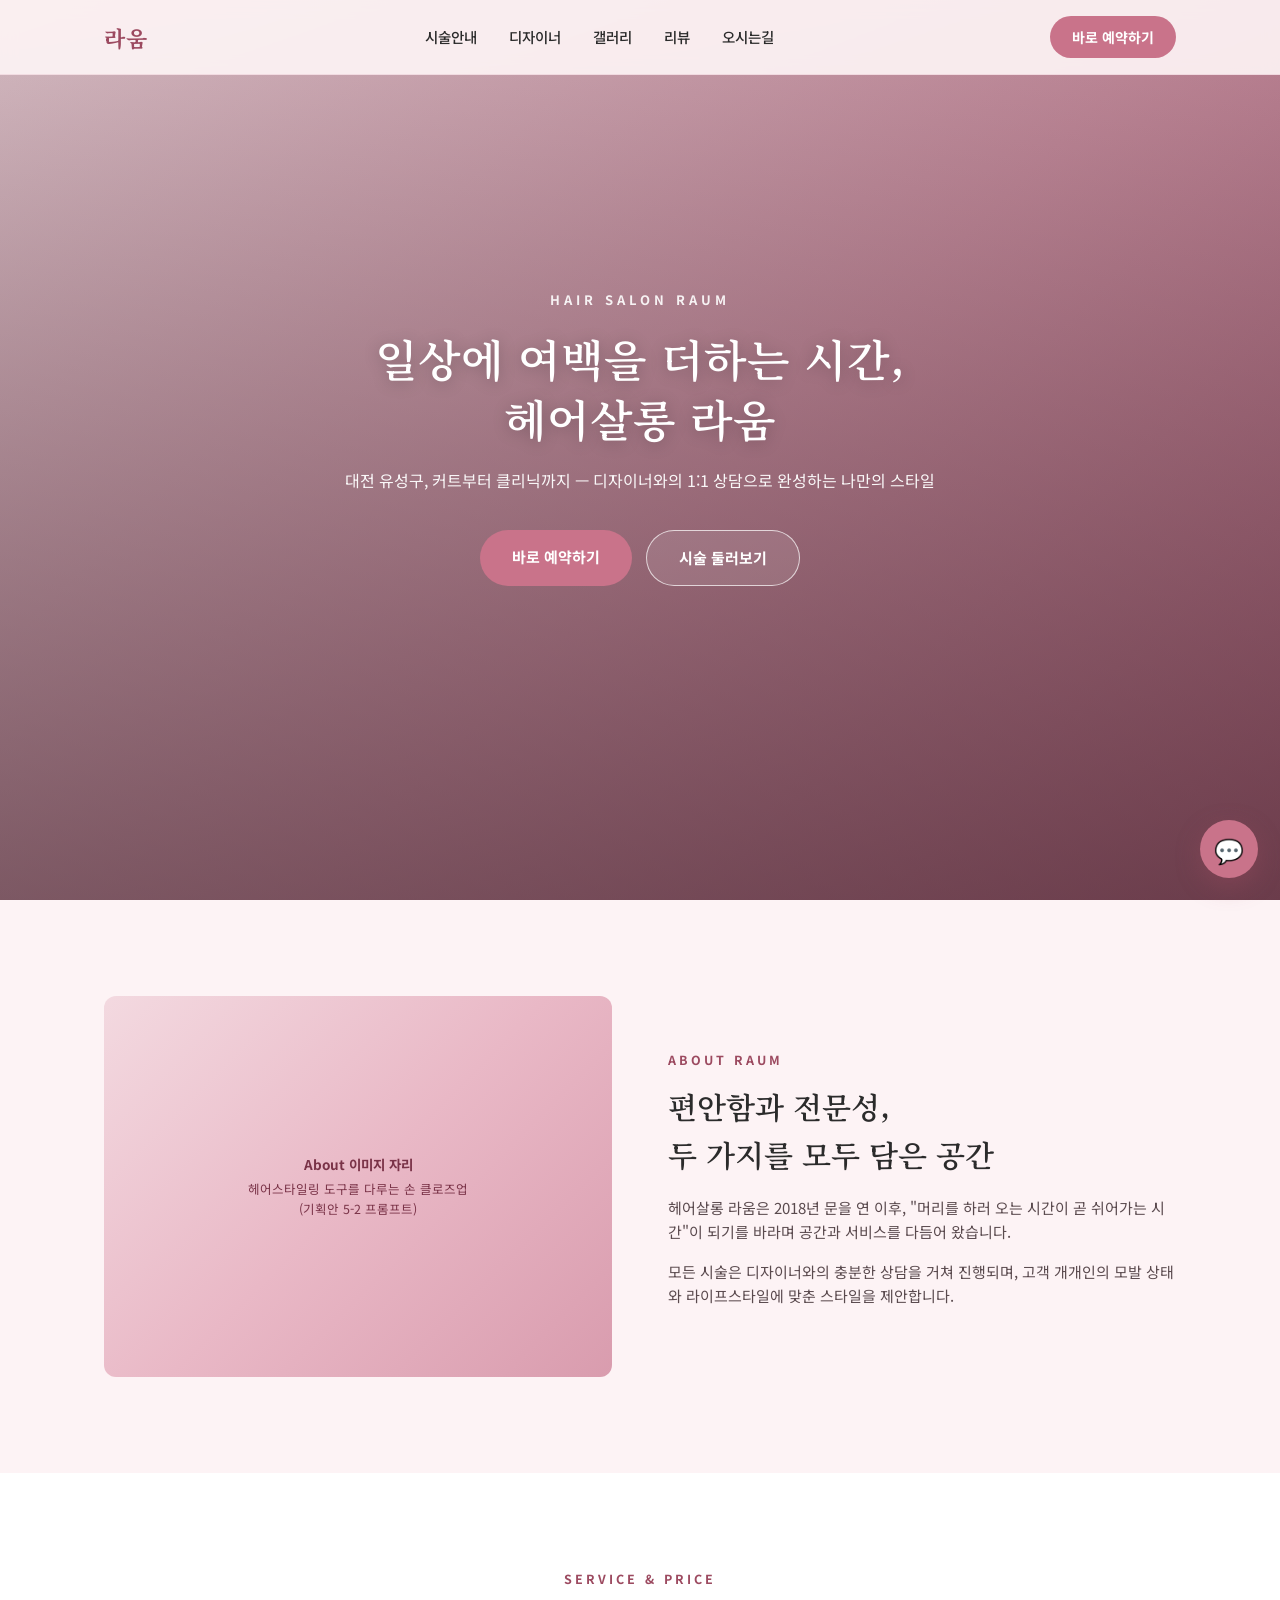
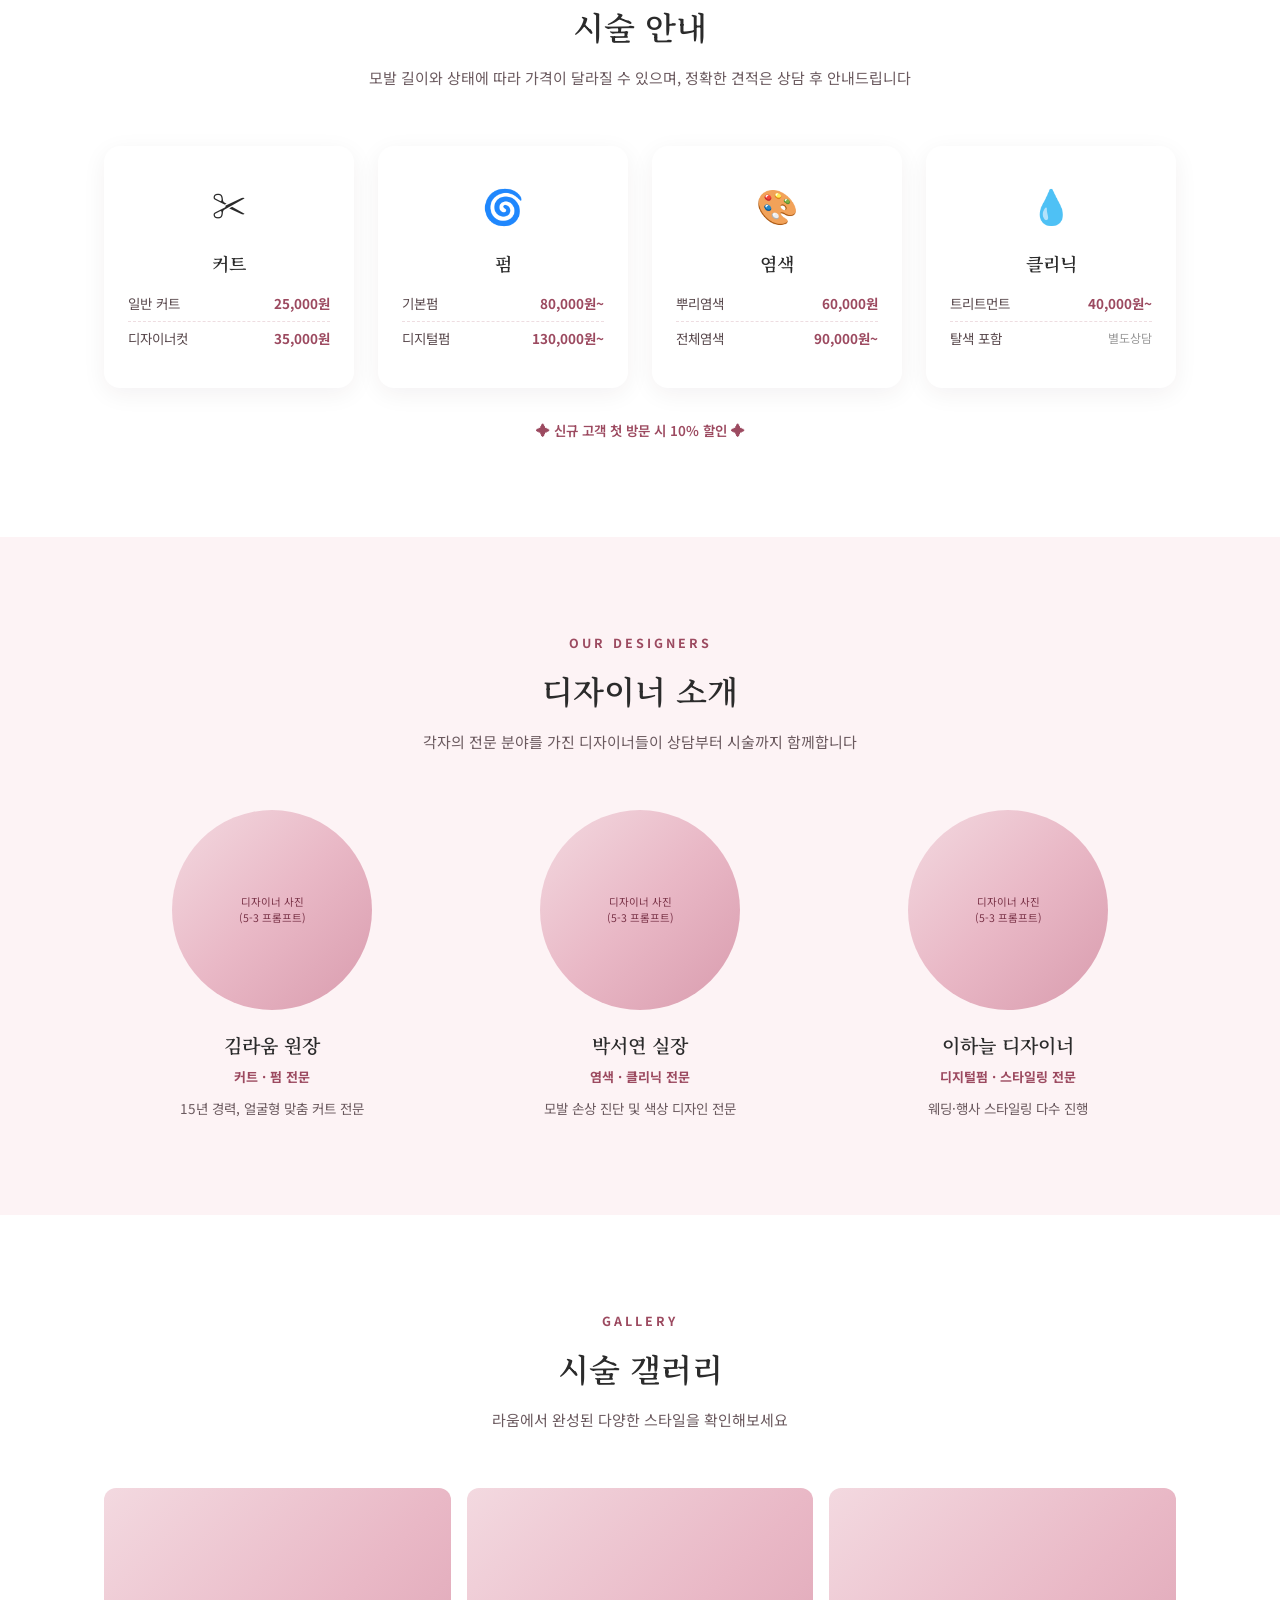
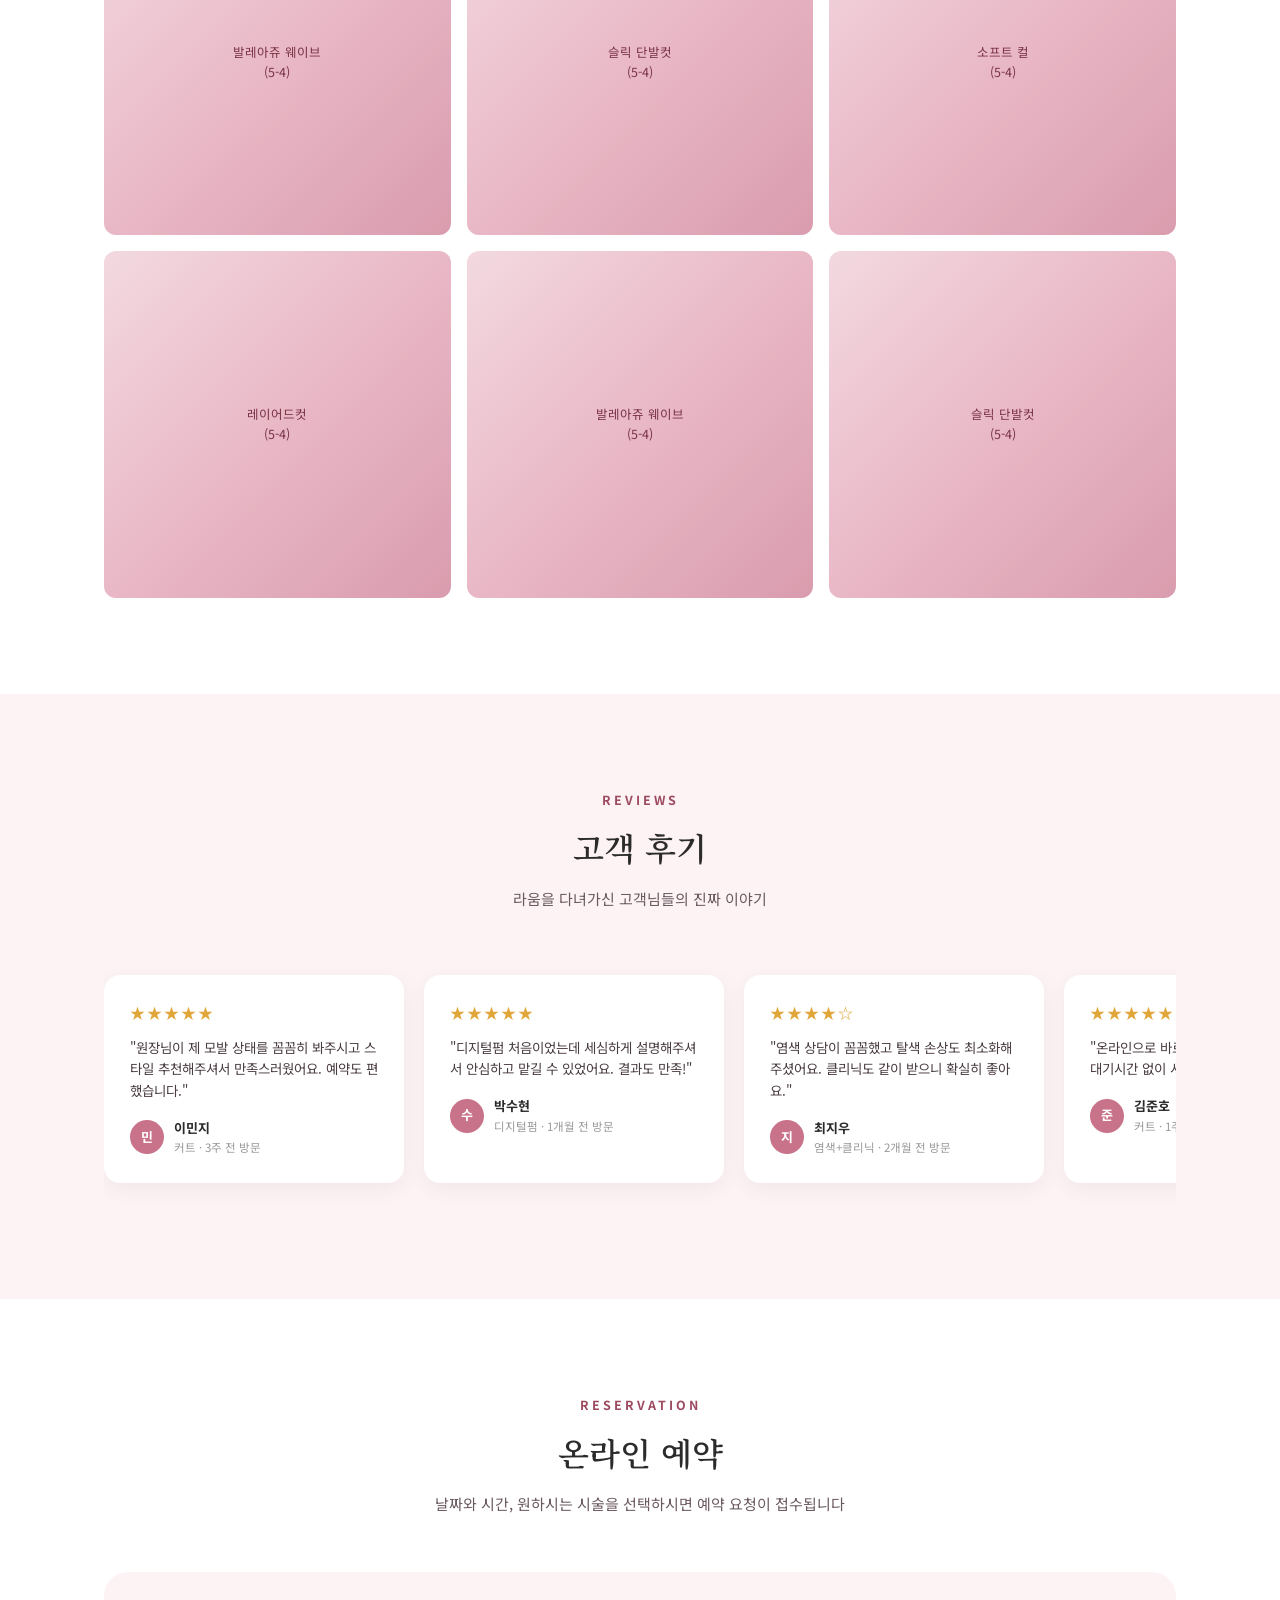
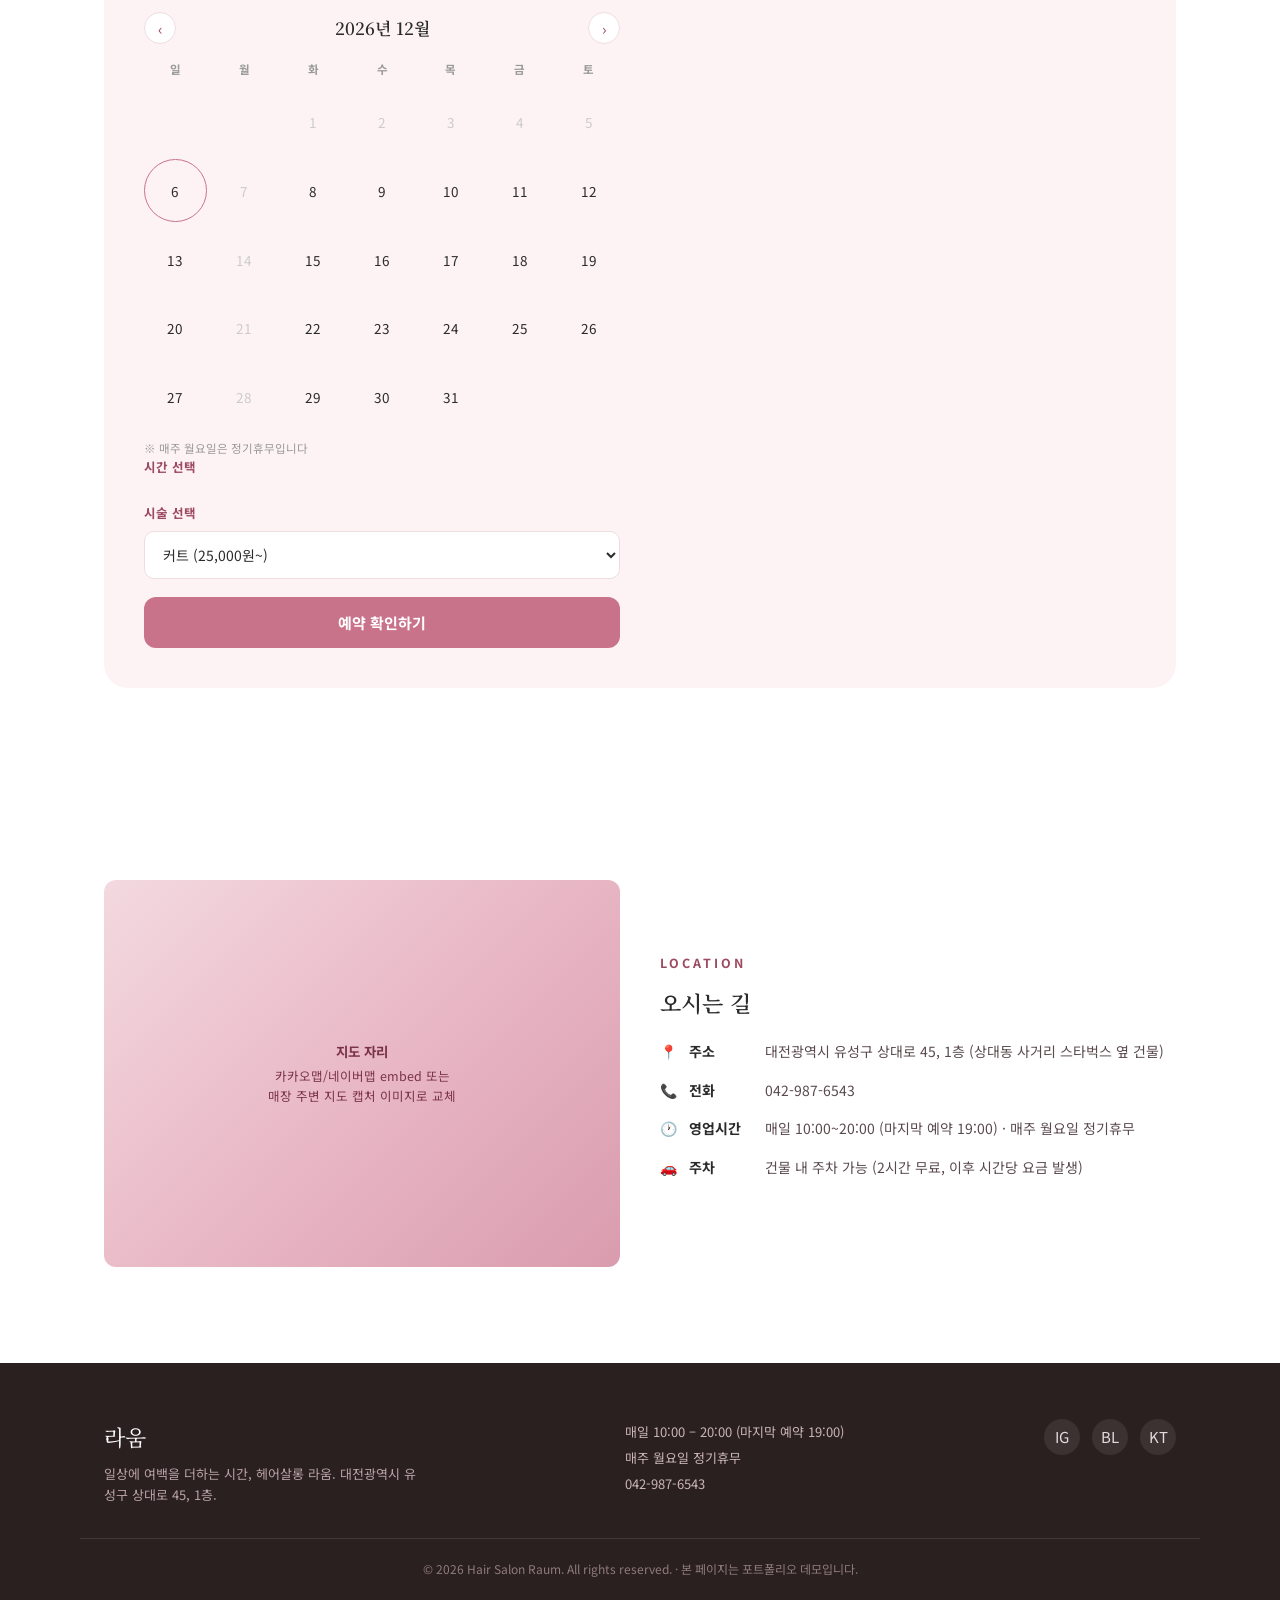
==== index.html @ 06aab4be "Add hair salon landing page with booking calendar and AI chatbot widget Single-file HTML/CSS/JS one-" ====
<!DOCTYPE html>
<html lang="ko">
<head>
<meta charset="UTF-8">
<meta name="viewport" content="width=device-width, initial-scale=1.0">
<title>헤어살롱 라움 | 대전 유성구 프리미엄 헤어살롱</title>
<meta name="description" content="헤어살롱 라움 - 커트, 펌, 염색, 클리닉 전문. 온라인 예약과 AI 상담봇으로 편리하게 이용하세요.">
<link rel="preconnect" href="https://fonts.googleapis.com">
<link href="https://fonts.googleapis.com/css2?family=Noto+Serif+KR:wght@500;600;700&family=Noto+Sans+KR:wght@400;500;700&display=swap" rel="stylesheet">
<style>
  :root {
    --rose: #c9738a;
    --rose-dark: #9c4a60;
    --cream: #fdf3f5;
    --dark: #2b2b2b;
    --white: #ffffff;
    --serif: "Noto Serif KR", Georgia, serif;
    --sans: "Noto Sans KR", -apple-system, BlinkMacSystemFont, "Malgun Gothic", "맑은 고딕", sans-serif;
  }
  * { margin: 0; padding: 0; box-sizing: border-box; }
  html { scroll-behavior: smooth; }
  body {
    font-family: var(--sans);
    color: var(--dark);
    background: var(--cream);
    line-height: 1.6;
    overflow-x: hidden;
  }
  img { max-width: 100%; display: block; }
  a { color: inherit; text-decoration: none; }
  button { font-family: inherit; cursor: pointer; }
  .container { max-width: 1120px; margin: 0 auto; padding: 0 24px; }
  h1, h2, h3, h4 { font-family: var(--serif); font-weight: 600; }
  section { padding: 96px 0; }
  @media (max-width: 640px) { section { padding: 64px 0; } }

  /* ---------- Placeholder image blocks ---------- */
  .ph {
    position: relative;
    width: 100%;
    background: linear-gradient(135deg, #f3d9e0, #e9b8c6 50%, #d99cae);
    display: flex;
    align-items: center;
    justify-content: center;
    overflow: hidden;
    border-radius: 12px;
  }
  .ph img { position: absolute; inset: 0; width: 100%; height: 100%; object-fit: cover; }
  .ph-label {
    position: relative;
    z-index: 1;
    text-align: center;
    color: #7a3348;
    font-size: 12.5px;
    padding: 16px;
    line-height: 1.6;
    font-family: var(--sans);
  }
  .ph-label b { display: block; font-size: 13.5px; margin-bottom: 4px; }

  /* ---------- Scroll fade-in ---------- */
  .fade-in { opacity: 0; transform: translateY(24px); transition: opacity 0.7s ease, transform 0.7s ease; }
  .fade-in.visible { opacity: 1; transform: translateY(0); }

  /* ---------- Header / Nav ---------- */
  header {
    position: fixed;
    top: 0; left: 0; right: 0;
    z-index: 200;
    background: rgba(253, 243, 245, 0.92);
    backdrop-filter: blur(8px);
    border-bottom: 1px solid rgba(201, 115, 138, 0.15);
    transition: background 0.3s;
  }
  .nav-wrap {
    max-width: 1120px;
    margin: 0 auto;
    padding: 16px 24px;
    display: flex;
    align-items: center;
    justify-content: space-between;
  }
  .logo { font-family: var(--serif); font-size: 22px; font-weight: 700; color: var(--rose-dark); letter-spacing: 1px; }
  .nav-links { display: flex; gap: 32px; list-style: none; }
  .nav-links a { font-size: 14.5px; font-weight: 500; color: var(--dark); transition: color 0.2s; }
  .nav-links a:hover { color: var(--rose-dark); }
  .nav-cta {
    background: var(--rose);
    color: white;
    padding: 10px 22px;
    border-radius: 24px;
    font-size: 14px;
    font-weight: 700;
    transition: background 0.2s;
  }
  .nav-cta:hover { background: var(--rose-dark); }
  .hamburger { display: none; flex-direction: column; gap: 5px; background: none; border: none; padding: 6px; }
  .hamburger span { width: 22px; height: 2px; background: var(--dark); border-radius: 2px; }
  .mobile-menu {
    display: none;
    flex-direction: column;
    background: var(--white);
    padding: 12px 24px 20px;
    gap: 4px;
    border-top: 1px solid rgba(201, 115, 138, 0.15);
  }
  .mobile-menu a { padding: 12px 4px; font-size: 15px; font-weight: 500; border-bottom: 1px solid #f2e4e8; }
  .mobile-menu.open { display: flex; }
  @media (max-width: 860px) {
    .nav-links, .nav-cta.desktop-only { display: none; }
    .hamburger { display: flex; }
  }

  /* ---------- Hero ---------- */
  .hero {
    position: relative;
    min-height: 100vh;
    display: flex;
    align-items: center;
    justify-content: center;
    text-align: center;
    padding-top: 72px;
    overflow: hidden;
  }
  .hero-bg {
    position: absolute; inset: 0;
    background: linear-gradient(135deg, #f3d9e0, #d99cae 55%, #b96d84);
  }
  .hero-bg img { position: absolute; inset: 0; width: 100%; height: 100%; object-fit: cover; }
  .hero-overlay { position: absolute; inset: 0; background: linear-gradient(180deg, rgba(43,20,28,0.15), rgba(43,20,28,0.55)); }
  .hero-content { position: relative; z-index: 2; color: white; padding: 0 24px; max-width: 720px; }
  .hero-eyebrow { font-size: 13px; letter-spacing: 4px; font-weight: 700; opacity: 0.9; margin-bottom: 18px; }
  .hero h1 { font-size: 44px; line-height: 1.35; margin-bottom: 20px; text-shadow: 0 2px 16px rgba(0,0,0,0.25); }
  .hero p { font-size: 16px; opacity: 0.95; margin-bottom: 36px; }
  .hero-buttons { display: flex; gap: 14px; justify-content: center; flex-wrap: wrap; }
  .btn-primary {
    background: var(--rose);
    color: white;
    padding: 15px 32px;
    border-radius: 30px;
    font-weight: 700;
    font-size: 15px;
    border: none;
    transition: transform 0.2s, background 0.2s;
  }
  .btn-primary:hover { background: var(--rose-dark); transform: translateY(-2px); }
  .btn-outline {
    background: rgba(255,255,255,0.1);
    color: white;
    border: 1.5px solid rgba(255,255,255,0.7);
    padding: 15px 32px;
    border-radius: 30px;
    font-weight: 700;
    font-size: 15px;
    transition: background 0.2s;
  }
  .btn-outline:hover { background: rgba(255,255,255,0.2); }
  @media (max-width: 640px) { .hero h1 { font-size: 30px; } }

  /* ---------- Section heading ---------- */
  .section-head { text-align: center; max-width: 560px; margin: 0 auto 56px; }
  .eyebrow { color: var(--rose-dark); font-size: 12.5px; font-weight: 700; letter-spacing: 3px; margin-bottom: 12px; }
  .section-head h2 { font-size: 32px; margin-bottom: 14px; }
  .section-head p { color: #6b5a5f; font-size: 15px; }

  /* ---------- About ---------- */
  .about-grid { display: grid; grid-template-columns: 1fr 1fr; gap: 56px; align-items: center; }
  .about-grid .ph { aspect-ratio: 4/3; }
  .about-text .eyebrow { }
  .about-text h2 { font-size: 30px; margin-bottom: 18px; }
  .about-text p { color: #5a4a4e; font-size: 15px; margin-bottom: 16px; }
  @media (max-width: 860px) { .about-grid { grid-template-columns: 1fr; gap: 32px; } }

  /* ---------- Services ---------- */
  .service-grid { display: grid; grid-template-columns: repeat(4, 1fr); gap: 24px; }
  .service-card {
    background: var(--white);
    border-radius: 16px;
    padding: 32px 24px;
    text-align: center;
    box-shadow: 0 6px 24px rgba(43,20,28,0.06);
    transition: transform 0.25s, box-shadow 0.25s;
  }
  .service-card:hover { transform: translateY(-6px); box-shadow: 0 14px 30px rgba(43,20,28,0.12); }
  .service-icon { font-size: 34px; margin-bottom: 16px; }
  .service-card h3 { font-size: 18px; margin-bottom: 10px; }
  .service-card .price-list { list-style: none; text-align: left; font-size: 13.5px; color: #5a4a4e; }
  .service-card .price-list li { display: flex; justify-content: space-between; padding: 6px 0; border-bottom: 1px dashed #eeddE1; }
  .service-card .price-list li:last-child { border-bottom: none; }
  .service-card .price-list b { color: var(--rose-dark); font-weight: 700; }
  .service-note { text-align: center; margin-top: 32px; color: var(--rose-dark); font-size: 13.5px; font-weight: 600; }
  @media (max-width: 960px) { .service-grid { grid-template-columns: 1fr 1fr; } }
  @media (max-width: 560px) { .service-grid { grid-template-columns: 1fr; } }

  /* ---------- Designers ---------- */
  .designer-grid { display: grid; grid-template-columns: repeat(3, 1fr); gap: 32px; }
  .designer-card { text-align: center; }
  .designer-card .ph { aspect-ratio: 1/1; border-radius: 50%; margin: 0 auto 20px; width: 200px; }
  .designer-card h3 { font-size: 19px; margin-bottom: 6px; }
  .designer-card .role { color: var(--rose-dark); font-size: 13px; font-weight: 700; margin-bottom: 10px; }
  .designer-card p { color: #6b5a5f; font-size: 13.5px; }
  @media (max-width: 760px) { .designer-grid { grid-template-columns: 1fr; max-width: 320px; margin: 0 auto; } }

  /* ---------- Gallery ---------- */
  .gallery-grid { display: grid; grid-template-columns: repeat(3, 1fr); gap: 16px; }
  .gallery-grid .ph { aspect-ratio: 1/1; }
  @media (max-width: 760px) { .gallery-grid { grid-template-columns: repeat(2, 1fr); } }

  /* ---------- Reviews ---------- */
  .review-track {
    display: flex;
    gap: 20px;
    overflow-x: auto;
    padding: 8px 4px 20px;
    scroll-snap-type: x mandatory;
  }
  .review-track::-webkit-scrollbar { height: 6px; }
  .review-track::-webkit-scrollbar-thumb { background: #e3c1c9; border-radius: 4px; }
  .review-card {
    flex: 0 0 300px;
    scroll-snap-align: start;
    background: var(--white);
    border-radius: 16px;
    padding: 26px;
    box-shadow: 0 6px 20px rgba(43,20,28,0.06);
  }
  .stars { color: #e0a63a; font-size: 15px; margin-bottom: 12px; letter-spacing: 2px; }
  .review-card p { font-size: 13.5px; color: #4a3d40; margin-bottom: 16px; }
  .review-author { display: flex; align-items: center; gap: 10px; }
  .review-avatar { width: 34px; height: 34px; border-radius: 50%; background: var(--rose); color: white; display: flex; align-items: center; justify-content: center; font-size: 13px; font-weight: 700; }
  .review-author .name { font-size: 13px; font-weight: 700; }
  .review-author .visit { font-size: 11.5px; color: #999; }

  /* ---------- Booking ---------- */
  .booking-section { background: var(--white); }
  .booking-box {
    background: var(--cream);
    border-radius: 24px;
    padding: 40px;
    display: grid;
    grid-template-columns: 1fr 1fr;
    gap: 40px;
  }
  @media (max-width: 860px) { .booking-box { grid-template-columns: 1fr; padding: 24px; } }
  .cal-header { display: flex; align-items: center; justify-content: space-between; margin-bottom: 16px; }
  .cal-header h4 { font-size: 17px; }
  .cal-nav-btn { background: var(--white); border: 1px solid #eeddE1; width: 32px; height: 32px; border-radius: 50%; font-size: 15px; color: var(--rose-dark); }
  .cal-grid { display: grid; grid-template-columns: repeat(7, 1fr); gap: 6px; text-align: center; }
  .cal-grid .dow { font-size: 11.5px; color: #999; font-weight: 700; padding-bottom: 6px; }
  .cal-day {
    aspect-ratio: 1/1;
    display: flex; align-items: center; justify-content: center;
    border-radius: 50%;
    font-size: 13.5px;
    background: transparent;
    border: none;
    color: var(--dark);
  }
  .cal-day.empty { visibility: hidden; }
  .cal-day.disabled { color: #ccc; cursor: not-allowed; }
  .cal-day.available:hover { background: #f3d9e0; }
  .cal-day.selected { background: var(--rose); color: white; font-weight: 700; }
  .cal-day.today:not(.selected) { border: 1.5px solid var(--rose); }

  .booking-right label { display: block; font-size: 12.5px; font-weight: 700; color: var(--rose-dark); margin: 18px 0 8px; }
  .booking-right label:first-child { margin-top: 0; }
  .time-slots { display: grid; grid-template-columns: repeat(3, 1fr); gap: 8px; }
  .time-slot {
    background: var(--white);
    border: 1px solid #eeddE1;
    border-radius: 10px;
    padding: 10px 6px;
    font-size: 13px;
    text-align: center;
    transition: all 0.15s;
  }
  .time-slot:hover { border-color: var(--rose); }
  .time-slot.selected { background: var(--rose); color: white; border-color: var(--rose); font-weight: 700; }
  select#serviceSelect {
    width: 100%;
    padding: 12px 14px;
    border-radius: 10px;
    border: 1px solid #eeddE1;
    font-size: 14px;
    font-family: inherit;
    background: var(--white);
    color: var(--dark);
  }
  .booking-summary {
    margin-top: 22px;
    background: var(--white);
    border-radius: 12px;
    padding: 14px 16px;
    font-size: 13px;
    color: #5a4a4e;
    display: none;
  }
  .booking-summary.show { display: block; }
  .booking-summary b { color: var(--rose-dark); }
  .btn-confirm {
    width: 100%;
    margin-top: 18px;
    background: var(--rose);
    color: white;
    border: none;
    padding: 15px;
    border-radius: 12px;
    font-weight: 700;
    font-size: 15px;
    transition: background 0.2s;
  }
  .btn-confirm:hover { background: var(--rose-dark); }
  .booking-success {
    display: none;
    text-align: center;
    padding: 40px 20px;
  }
  .booking-success.show { display: block; }
  .booking-success .check { font-size: 44px; margin-bottom: 14px; }
  .booking-success h3 { font-size: 20px; margin-bottom: 8px; }
  .booking-success p { color: #6b5a5f; font-size: 13.5px; }

  /* ---------- Location ---------- */
  .location-grid { display: grid; grid-template-columns: 1fr 1fr; gap: 40px; align-items: center; }
  .location-grid .ph { aspect-ratio: 4/3; }
  .location-info h3 { font-size: 22px; margin-bottom: 20px; }
  .info-row { display: flex; gap: 12px; margin-bottom: 16px; font-size: 14px; }
  .info-row .ico { color: var(--rose-dark); flex-shrink: 0; }
  .info-row .label { font-weight: 700; width: 64px; flex-shrink: 0; }
  .info-row .val { color: #5a4a4e; }
  @media (max-width: 860px) { .location-grid { grid-template-columns: 1fr; } }

  /* ---------- Footer ---------- */
  footer { background: #2b2020; color: #e8d9dc; padding: 56px 0 28px; }
  .footer-top { display: flex; justify-content: space-between; flex-wrap: wrap; gap: 32px; margin-bottom: 32px; }
  .footer-logo { font-family: var(--serif); font-size: 22px; color: white; margin-bottom: 10px; }
  .footer-top p { font-size: 13px; color: #b9a2a7; max-width: 320px; }
  .footer-hours { font-size: 13px; line-height: 2; color: #cbb5b9; }
  .footer-social { display: flex; gap: 12px; }
  .footer-social a {
    width: 36px; height: 36px; border-radius: 50%;
    background: rgba(255,255,255,0.08);
    display: flex; align-items: center; justify-content: center;
    font-size: 15px;
  }
  .footer-bottom { border-top: 1px solid rgba(255,255,255,0.1); padding-top: 20px; font-size: 12px; color: #8f7a7e; text-align: center; }

  /* ---------- Floating Chatbot ---------- */
  .chat-fab {
    position: fixed;
    right: 22px;
    bottom: 22px;
    width: 58px;
    height: 58px;
    border-radius: 50%;
    background: var(--rose);
    color: white;
    border: none;
    font-size: 24px;
    box-shadow: 0 8px 24px rgba(156,74,96,0.4);
    z-index: 300;
    display: flex;
    align-items: center;
    justify-content: center;
    transition: transform 0.2s;
  }
  .chat-fab:hover { transform: scale(1.06); }
  .chat-panel {
    position: fixed;
    right: 22px;
    bottom: 92px;
    width: 340px;
    max-width: calc(100vw - 32px);
    height: 460px;
    max-height: calc(100vh - 140px);
    background: var(--white);
    border-radius: 18px;
    box-shadow: 0 20px 50px rgba(0,0,0,0.25);
    display: flex;
    flex-direction: column;
    overflow: hidden;
    z-index: 300;
    transform: translateY(20px) scale(0.97);
    opacity: 0;
    pointer-events: none;
    transition: transform 0.25s ease, opacity 0.25s ease;
  }
  .chat-panel.open { transform: translateY(0) scale(1); opacity: 1; pointer-events: auto; }
  .chat-panel-header {
    background: var(--rose);
    color: white;
    padding: 14px 16px;
    display: flex;
    align-items: center;
    gap: 10px;
  }
  .chat-avatar { width: 30px; height: 30px; border-radius: 50%; background: rgba(255,255,255,0.25); display: flex; align-items: center; justify-content: center; font-weight: 700; font-size: 13px; }
  .chat-panel-header .info b { display: block; font-size: 13.5px; }
  .chat-panel-header .info span { font-size: 10.5px; opacity: 0.85; }
  .chat-close { margin-left: auto; background: none; border: none; color: white; font-size: 20px; line-height: 1; }
  .chat-messages { flex: 1; overflow-y: auto; padding: 14px 12px; display: flex; flex-direction: column; gap: 10px; background: #fbf3f5; }
  .cmsg-row { display: flex; }
  .cmsg-row.bot { justify-content: flex-start; }
  .cmsg-row.user { justify-content: flex-end; }
  .cmsg-bubble { max-width: 80%; padding: 9px 12px; border-radius: 4px 14px 14px 14px; font-size: 12.5px; line-height: 1.5; white-space: pre-wrap; word-break: keep-all; }
  .cmsg-bubble.bot { background: white; box-shadow: 0 2px 6px rgba(0,0,0,0.06); }
  .cmsg-bubble.user { background: var(--rose); color: white; border-radius: 14px 4px 14px 14px; }
  .chat-quick { display: flex; flex-wrap: wrap; gap: 6px; padding: 0 4px; }
  .chat-quick button { background: white; border: 1px solid var(--rose); color: var(--rose-dark); font-size: 11px; font-weight: 600; padding: 6px 10px; border-radius: 14px; }
  .chat-quick button:hover { background: #fbeef1; }
  .chat-input-bar { display: flex; gap: 8px; padding: 10px; border-top: 1px solid #f0dfe3; background: white; }
  .chat-input-bar input { flex: 1; border: none; background: #f5f0f1; border-radius: 18px; padding: 9px 14px; font-size: 12.5px; outline: none; font-family: inherit; }
  .chat-input-bar button { width: 32px; height: 32px; border-radius: 50%; background: var(--rose); color: white; border: none; font-size: 13px; flex-shrink: 0; }
  @media (max-width: 420px) {
    .chat-panel { right: 12px; left: 12px; width: auto; bottom: 84px; }
    .chat-fab { right: 16px; bottom: 16px; }
  }
</style>
</head>
<body>

<header>
  <nav class="nav-wrap">
    <a href="#hero" class="logo">라움</a>
    <ul class="nav-links">
      <li><a href="#services">시술안내</a></li>
      <li><a href="#designers">디자이너</a></li>
      <li><a href="#gallery">갤러리</a></li>
      <li><a href="#reviews">리뷰</a></li>
      <li><a href="#location">오시는길</a></li>
    </ul>
    <a href="#booking" class="nav-cta desktop-only">바로 예약하기</a>
    <button class="hamburger" id="hamburgerBtn" aria-label="메뉴 열기">
      <span></span><span></span><span></span>
    </button>
  </nav>
  <div class="mobile-menu" id="mobileMenu">
    <a href="#services">시술안내</a>
    <a href="#designers">디자이너</a>
    <a href="#gallery">갤러리</a>
    <a href="#reviews">리뷰</a>
    <a href="#location">오시는길</a>
    <a href="#booking">바로 예약하기</a>
  </div>
</header>

<!-- ============ HERO ============ -->
<section class="hero" id="hero">
  <div class="hero-bg">
    <img src="images/hero.jpg" alt="" onerror="this.remove()">
  </div>
  <div class="hero-overlay"></div>
  <div class="hero-content">
    <div class="hero-eyebrow">HAIR SALON RAUM</div>
    <h1>일상에 여백을 더하는 시간,<br>헤어살롱 라움</h1>
    <p>대전 유성구, 커트부터 클리닉까지 — 디자이너와의 1:1 상담으로 완성하는 나만의 스타일</p>
    <div class="hero-buttons">
      <a href="#booking" class="btn-primary">바로 예약하기</a>
      <a href="#services" class="btn-outline">시술 둘러보기</a>
    </div>
  </div>
</section>

<!-- ============ ABOUT ============ -->
<section id="about">
  <div class="container about-grid">
    <div class="ph fade-in">
      <img src="images/about.jpg" alt="" onerror="this.remove()">
      <div class="ph-label"><b>About 이미지 자리</b>헤어스타일링 도구를 다루는 손 클로즈업<br>(기획안 5-2 프롬프트)</div>
    </div>
    <div class="about-text fade-in">
      <div class="eyebrow">ABOUT RAUM</div>
      <h2>편안함과 전문성,<br>두 가지를 모두 담은 공간</h2>
      <p>헤어살롱 라움은 2018년 문을 연 이후, "머리를 하러 오는 시간이 곧 쉬어가는 시간"이 되기를 바라며 공간과 서비스를 다듬어 왔습니다.</p>
      <p>모든 시술은 디자이너와의 충분한 상담을 거쳐 진행되며, 고객 개개인의 모발 상태와 라이프스타일에 맞춘 스타일을 제안합니다.</p>
    </div>
  </div>
</section>

<!-- ============ SERVICES ============ -->
<section id="services" style="background:var(--white)">
  <div class="container">
    <div class="section-head fade-in">
      <div class="eyebrow">SERVICE &amp; PRICE</div>
      <h2>시술 안내</h2>
      <p>모발 길이와 상태에 따라 가격이 달라질 수 있으며, 정확한 견적은 상담 후 안내드립니다</p>
    </div>
    <div class="service-grid">
      <div class="service-card fade-in">
        <div class="service-icon">✂️</div>
        <h3>커트</h3>
        <ul class="price-list">
          <li><span>일반 커트</span><b>25,000원</b></li>
          <li><span>디자이너컷</span><b>35,000원</b></li>
        </ul>
      </div>
      <div class="service-card fade-in">
        <div class="service-icon">🌀</div>
        <h3>펌</h3>
        <ul class="price-list">
          <li><span>기본펌</span><b>80,000원~</b></li>
          <li><span>디지털펌</span><b>130,000원~</b></li>
        </ul>
      </div>
      <div class="service-card fade-in">
        <div class="service-icon">🎨</div>
        <h3>염색</h3>
        <ul class="price-list">
          <li><span>뿌리염색</span><b>60,000원</b></li>
          <li><span>전체염색</span><b>90,000원~</b></li>
        </ul>
      </div>
      <div class="service-card fade-in">
        <div class="service-icon">💧</div>
        <h3>클리닉</h3>
        <ul class="price-list">
          <li><span>트리트먼트</span><b>40,000원~</b></li>
          <li><span>탈색 포함</span><span style="font-size:12px;color:#999">별도상담</span></li>
        </ul>
      </div>
    </div>
    <div class="service-note fade-in">✦ 신규 고객 첫 방문 시 10% 할인 ✦</div>
  </div>
</section>

<!-- ============ DESIGNERS ============ -->
<section id="designers">
  <div class="container">
    <div class="section-head fade-in">
      <div class="eyebrow">OUR DESIGNERS</div>
      <h2>디자이너 소개</h2>
      <p>각자의 전문 분야를 가진 디자이너들이 상담부터 시술까지 함께합니다</p>
    </div>
    <div class="designer-grid">
      <div class="designer-card fade-in">
        <div class="ph">
          <img src="images/designer-1.jpg" alt="" onerror="this.remove()">
          <div class="ph-label" style="font-size:10.5px">디자이너 사진<br>(5-3 프롬프트)</div>
        </div>
        <h3>김라움 원장</h3>
        <div class="role">커트 · 펌 전문</div>
        <p>15년 경력, 얼굴형 맞춤 커트 전문</p>
      </div>
      <div class="designer-card fade-in">
        <div class="ph">
          <img src="images/designer-2.jpg" alt="" onerror="this.remove()">
          <div class="ph-label" style="font-size:10.5px">디자이너 사진<br>(5-3 프롬프트)</div>
        </div>
        <h3>박서연 실장</h3>
        <div class="role">염색 · 클리닉 전문</div>
        <p>모발 손상 진단 및 색상 디자인 전문</p>
      </div>
      <div class="designer-card fade-in">
        <div class="ph">
          <img src="images/designer-3.jpg" alt="" onerror="this.remove()">
          <div class="ph-label" style="font-size:10.5px">디자이너 사진<br>(5-3 프롬프트)</div>
        </div>
        <h3>이하늘 디자이너</h3>
        <div class="role">디지털펌 · 스타일링 전문</div>
        <p>웨딩·행사 스타일링 다수 진행</p>
      </div>
    </div>
  </div>
</section>

<!-- ============ GALLERY ============ -->
<section id="gallery" style="background:var(--white)">
  <div class="container">
    <div class="section-head fade-in">
      <div class="eyebrow">GALLERY</div>
      <h2>시술 갤러리</h2>
      <p>라움에서 완성된 다양한 스타일을 확인해보세요</p>
    </div>
    <div class="gallery-grid">
      <div class="ph fade-in"><img src="images/gallery-1.jpg" alt="" onerror="this.remove()"><div class="ph-label">발레아쥬 웨이브<br>(5-4)</div></div>
      <div class="ph fade-in"><img src="images/gallery-2.jpg" alt="" onerror="this.remove()"><div class="ph-label">슬릭 단발컷<br>(5-4)</div></div>
      <div class="ph fade-in"><img src="images/gallery-3.jpg" alt="" onerror="this.remove()"><div class="ph-label">소프트 컬<br>(5-4)</div></div>
      <div class="ph fade-in"><img src="images/gallery-4.jpg" alt="" onerror="this.remove()"><div class="ph-label">레이어드컷<br>(5-4)</div></div>
      <div class="ph fade-in"><img src="images/gallery-5.jpg" alt="" onerror="this.remove()"><div class="ph-label">발레아쥬 웨이브<br>(5-4)</div></div>
      <div class="ph fade-in"><img src="images/gallery-6.jpg" alt="" onerror="this.remove()"><div class="ph-label">슬릭 단발컷<br>(5-4)</div></div>
    </div>
  </div>
</section>

<!-- ============ REVIEWS ============ -->
<section id="reviews">
  <div class="container">
    <div class="section-head fade-in">
      <div class="eyebrow">REVIEWS</div>
      <h2>고객 후기</h2>
      <p>라움을 다녀가신 고객님들의 진짜 이야기</p>
    </div>
    <div class="review-track fade-in">
      <div class="review-card">
        <div class="stars">★★★★★</div>
        <p>"원장님이 제 모발 상태를 꼼꼼히 봐주시고 스타일 추천해주셔서 만족스러웠어요. 예약도 편했습니다."</p>
        <div class="review-author"><div class="review-avatar">민</div><div><div class="name">이민지</div><div class="visit">커트 · 3주 전 방문</div></div></div>
      </div>
      <div class="review-card">
        <div class="stars">★★★★★</div>
        <p>"디지털펌 처음이었는데 세심하게 설명해주셔서 안심하고 맡길 수 있었어요. 결과도 만족!"</p>
        <div class="review-author"><div class="review-avatar">수</div><div><div class="name">박수현</div><div class="visit">디지털펌 · 1개월 전 방문</div></div></div>
      </div>
      <div class="review-card">
        <div class="stars">★★★★☆</div>
        <p>"염색 상담이 꼼꼼했고 탈색 손상도 최소화해주셨어요. 클리닉도 같이 받으니 확실히 좋아요."</p>
        <div class="review-author"><div class="review-avatar">지</div><div><div class="name">최지우</div><div class="visit">염색+클리닉 · 2개월 전 방문</div></div></div>
      </div>
      <div class="review-card">
        <div class="stars">★★★★★</div>
        <p>"온라인으로 바로 예약할 수 있어서 편했고, 대기시간 없이 시간 맞춰 진행됐어요."</p>
        <div class="review-author"><div class="review-avatar">준</div><div><div class="name">김준호</div><div class="visit">커트 · 1주 전 방문</div></div></div>
      </div>
    </div>
  </div>
</section>

<!-- ============ BOOKING ============ -->
<section id="booking" class="booking-section">
  <div class="container">
    <div class="section-head fade-in">
      <div class="eyebrow">RESERVATION</div>
      <h2>온라인 예약</h2>
      <p>날짜와 시간, 원하시는 시술을 선택하시면 예약 요청이 접수됩니다</p>
    </div>

    <div class="booking-box fade-in" id="bookingBox">
      <div id="bookingForm">
        <div>
          <div class="cal-header">
            <button class="cal-nav-btn" id="calPrev">‹</button>
            <h4 id="calTitle">2026년 7월</h4>
            <button class="cal-nav-btn" id="calNext">›</button>
          </div>
          <div class="cal-grid" id="calGrid"></div>
          <p style="font-size:11.5px;color:#999;margin-top:10px">※ 매주 월요일은 정기휴무입니다</p>
        </div>

        <div class="booking-right">
          <label>시간 선택</label>
          <div class="time-slots" id="timeSlots"></div>

          <label>시술 선택</label>
          <select id="serviceSelect">
            <option value="커트 (25,000원~)">커트 (25,000원~)</option>
            <option value="펌 (80,000원~)">펌 (80,000원~)</option>
            <option value="염색 (60,000원~)">염색 (60,000원~)</option>
            <option value="클리닉 (40,000원~)">클리닉 (40,000원~)</option>
          </select>

          <div class="booking-summary" id="bookingSummary"></div>
          <button class="btn-confirm" id="confirmBtn">예약 확인하기</button>
        </div>
      </div>

      <div class="booking-success" id="bookingSuccess" style="grid-column: 1 / -1;">
        <div class="check">✅</div>
        <h3>예약 요청이 접수되었습니다</h3>
        <p id="successDetail"></p>
        <p style="margin-top:8px">확인 연락은 영업시간 내 순차적으로 드립니다 (042-987-6543)</p>
        <button class="btn-outline" style="color:var(--rose-dark);border-color:var(--rose);margin-top:20px" onclick="resetBooking()">다시 예약하기</button>
      </div>
    </div>
  </div>
</section>

<!-- ============ LOCATION ============ -->
<section id="location" style="background:var(--white)">
  <div class="container location-grid">
    <div class="ph fade-in">
      <img src="images/map.jpg" alt="" onerror="this.remove()">
      <div class="ph-label"><b>지도 자리</b>카카오맵/네이버맵 embed 또는<br>매장 주변 지도 캡처 이미지로 교체</div>
    </div>
    <div class="location-info fade-in">
      <div class="eyebrow">LOCATION</div>
      <h3>오시는 길</h3>
      <div class="info-row"><span class="ico">📍</span><span class="label">주소</span><span class="val">대전광역시 유성구 상대로 45, 1층 (상대동 사거리 스타벅스 옆 건물)</span></div>
      <div class="info-row"><span class="ico">📞</span><span class="label">전화</span><span class="val">042-987-6543</span></div>
      <div class="info-row"><span class="ico">🕐</span><span class="label">영업시간</span><span class="val">매일 10:00~20:00 (마지막 예약 19:00) · 매주 월요일 정기휴무</span></div>
      <div class="info-row"><span class="ico">🚗</span><span class="label">주차</span><span class="val">건물 내 주차 가능 (2시간 무료, 이후 시간당 요금 발생)</span></div>
    </div>
  </div>
</section>

<!-- ============ FOOTER ============ -->
<footer>
  <div class="container footer-top">
    <div>
      <div class="footer-logo">라움</div>
      <p>일상에 여백을 더하는 시간, 헤어살롱 라움. 대전광역시 유성구 상대로 45, 1층.</p>
    </div>
    <div class="footer-hours">
      매일 10:00 – 20:00 (마지막 예약 19:00)<br>
      매주 월요일 정기휴무<br>
      042-987-6543
    </div>
    <div class="footer-social">
      <a href="#" aria-label="인스타그램">IG</a>
      <a href="#" aria-label="블로그">BL</a>
      <a href="#" aria-label="카카오채널">KT</a>
    </div>
  </div>
  <div class="container footer-bottom">
    © 2026 Hair Salon Raum. All rights reserved. · 본 페이지는 포트폴리오 데모입니다.
  </div>
</footer>

<!-- ============ FLOATING CHATBOT ============ -->
<button class="chat-fab" id="chatFab" aria-label="AI 상담봇 열기">💬</button>
<div class="chat-panel" id="chatPanel">
  <div class="chat-panel-header">
    <div class="chat-avatar">라</div>
    <div class="info"><b>헤어살롱 라움 AI 상담</b><span>보통 몇 초 내 응답</span></div>
    <button class="chat-close" id="chatClose">×</button>
  </div>
  <div class="chat-messages" id="chatMessages">
    <div class="cmsg-row bot">
      <div class="cmsg-bubble bot">안녕하세요, 헤어살롱 라움입니다 💇‍♀️<br>예약·가격·영업시간 등 무엇이든 편하게 물어보세요 🙂</div>
    </div>
    <div class="chat-quick" id="chatQuick">
      <button onclick="chatQuick('오늘 영업시간')">영업시간</button>
      <button onclick="chatQuick('예약하고 싶어요')">예약 문의</button>
      <button onclick="chatQuick('오시는 길')">오시는 길</button>
      <button onclick="chatQuick('시술 가격')">시술 가격</button>
    </div>
  </div>
  <div class="chat-input-bar">
    <input type="text" id="chatInput" placeholder="메시지 입력" onkeypress="if(event.key==='Enter') chatSend()">
    <button onclick="chatSend()">➤</button>
  </div>
</div>

<script>
/* ---------- Scroll fade-in ---------- */
const io = new IntersectionObserver((entries) => {
  entries.forEach(e => { if (e.isIntersecting) e.target.classList.add('visible'); });
}, { threshold: 0.12 });
document.querySelectorAll('.fade-in').forEach(el => io.observe(el));

/* ---------- Mobile nav ---------- */
const hamburgerBtn = document.getElementById('hamburgerBtn');
const mobileMenu = document.getElementById('mobileMenu');
hamburgerBtn.addEventListener('click', () => mobileMenu.classList.toggle('open'));
mobileMenu.querySelectorAll('a').forEach(a => a.addEventListener('click', () => mobileMenu.classList.remove('open')));

/* ================= BOOKING CALENDAR ================= */
const salonHours = { open: 10, lastReservation: 19, closedWeekday: 1 }; // 1 = Monday
let calYear, calMonth, selectedDate = null, selectedTime = null;

function initCalendar() {
  const now = new Date();
  calYear = now.getFullYear();
  calMonth = now.getMonth();
  renderCalendar();
}

function renderCalendar() {
  const grid = document.getElementById('calGrid');
  const title = document.getElementById('calTitle');
  title.textContent = `${calYear}년 ${calMonth + 1}월`;
  grid.innerHTML = '';

  ['일','월','화','수','목','금','토'].forEach(d => {
    const el = document.createElement('div');
    el.className = 'dow';
    el.textContent = d;
    grid.appendChild(el);
  });

  const firstDay = new Date(calYear, calMonth, 1).getDay();
  const daysInMonth = new Date(calYear, calMonth + 1, 0).getDate();
  const today = new Date();
  today.setHours(0,0,0,0);

  for (let i = 0; i < firstDay; i++) {
    const empty = document.createElement('div');
    empty.className = 'cal-day empty';
    grid.appendChild(empty);
  }

  for (let d = 1; d <= daysInMonth; d++) {
    const date = new Date(calYear, calMonth, d);
    const btn = document.createElement('button');
    btn.className = 'cal-day';
    btn.textContent = d;

    const isPast = date < today;
    const isClosed = date.getDay() === salonHours.closedWeekday;
    const isToday = date.getTime() === today.getTime();

    if (isPast || isClosed) {
      btn.classList.add('disabled');
      btn.disabled = true;
    } else {
      btn.classList.add('available');
      btn.addEventListener('click', () => selectDate(date, btn));
    }
    if (isToday) btn.classList.add('today');
    if (selectedDate && date.getTime() === selectedDate.getTime()) btn.classList.add('selected');

    grid.appendChild(btn);
  }
}

function selectDate(date, btn) {
  document.querySelectorAll('.cal-day.selected').forEach(el => el.classList.remove('selected'));
  btn.classList.add('selected');
  selectedDate = date;
  renderTimeSlots();
  updateSummary();
}

function renderTimeSlots() {
  const wrap = document.getElementById('timeSlots');
  wrap.innerHTML = '';
  for (let h = salonHours.open; h <= salonHours.lastReservation; h++) {
    const btn = document.createElement('button');
    btn.className = 'time-slot';
    btn.textContent = `${h}:00`;
    btn.addEventListener('click', () => {
      document.querySelectorAll('.time-slot.selected').forEach(el => el.classList.remove('selected'));
      btn.classList.add('selected');
      selectedTime = `${h}:00`;
      updateSummary();
    });
    wrap.appendChild(btn);
  }
}

function updateSummary() {
  const summary = document.getElementById('bookingSummary');
  const service = document.getElementById('serviceSelect').value;
  if (selectedDate && selectedTime) {
    const dateStr = `${selectedDate.getFullYear()}년 ${selectedDate.getMonth()+1}월 ${selectedDate.getDate()}일`;
    summary.innerHTML = `<b>${dateStr} ${selectedTime}</b> · ${service}`;
    summary.classList.add('show');
  } else {
    summary.classList.remove('show');
  }
}

document.getElementById('serviceSelect').addEventListener('change', updateSummary);

document.getElementById('calPrev').addEventListener('click', () => {
  calMonth--;
  if (calMonth < 0) { calMonth = 11; calYear--; }
  renderCalendar();
});
document.getElementById('calNext').addEventListener('click', () => {
  calMonth++;
  if (calMonth > 11) { calMonth = 0; calYear++; }
  renderCalendar();
});

document.getElementById('confirmBtn').addEventListener('click', () => {
  if (!selectedDate || !selectedTime) {
    alert('날짜와 시간을 선택해주세요.');
    return;
  }
  const service = document.getElementById('serviceSelect').value;
  const dateStr = `${selectedDate.getFullYear()}년 ${selectedDate.getMonth()+1}월 ${selectedDate.getDate()}일`;
  document.getElementById('successDetail').textContent = `${dateStr} ${selectedTime} · ${service}`;
  document.getElementById('bookingForm').style.display = 'none';
  document.getElementById('bookingSuccess').classList.add('show');
});

function resetBooking() {
  selectedDate = null;
  selectedTime = null;
  document.getElementById('bookingSuccess').classList.remove('show');
  document.getElementById('bookingForm').style.display = '';
  document.getElementById('bookingSummary').classList.remove('show');
  renderCalendar();
  document.getElementById('timeSlots').innerHTML = '';
}

initCalendar();

/* ================= FLOATING CHATBOT ================= */
/* 데모 모드: salon/index.html과 동일한 키워드 매칭 로직 재사용.
   실 서비스 전환 시 callChatbotAPI()를 서버리스 함수 호출로 교체하면 됨. */
const demoResponses = [
  { keywords: ['영업시간', '언제', '몇시', '몇 시', '몇시까지', '휴무'], reply: '매일 오전 10시부터 오후 8시까지 영업해요 (마지막 예약은 오후 7시). 매주 월요일은 정기휴무입니다 🙂' },
  { keywords: ['예약'], reply: '네, 예약 도와드릴게요! 페이지의 온라인 예약 섹션에서 날짜·시간·시술을 바로 선택하실 수 있어요. 디자이너 지정도 가능합니다.' },
  { keywords: ['위치', '오시는', '어디', '주소'], reply: '대전광역시 유성구 상대로 45, 1층이에요 (상대동 사거리 스타벅스 옆 건물입니다).' },
  { keywords: ['펌', '가격', '얼마', '커트', '염색', '클리닉', '트리트먼트'], reply: '커트 25,000원, 기본펌 80,000원부터, 염색은 뿌리염색 60,000원부터예요. 신규 고객은 첫 방문 시 10% 할인 받으실 수 있어요 💇‍♀️' },
  { keywords: ['어울', '스타일', '추천'], reply: '고객님께 어울리는 스타일은 직접 상담을 통해 디자이너가 정확하게 안내드리고 있어요. 예약 도와드릴까요?' },
  { keywords: ['주차'], reply: '건물 내 주차가 가능하며 2시간 무료, 이후 시간당 요금이 발생해요 🚗' },
];

function getDemoReply(userMessage) {
  const found = demoResponses.find(r => r.keywords.some(k => userMessage.includes(k)));
  return found ? found.reply : '정확한 안내를 위해 매장으로 직접 문의 부탁드려요 (042-987-6543) 🙂';
}

async function callChatbotAPI(userMessage) {
  await new Promise(r => setTimeout(r, 500 + Math.random() * 400));
  return getDemoReply(userMessage);
}

function escapeHtml(str) {
  const div = document.createElement('div');
  div.textContent = str;
  return div.innerHTML;
}

function chatAppendUser(text) {
  const messages = document.getElementById('chatMessages');
  const row = document.createElement('div');
  row.className = 'cmsg-row user';
  row.innerHTML = `<div class="cmsg-bubble user">${escapeHtml(text)}</div>`;
  messages.appendChild(row);
  document.querySelectorAll('#chatMessages .chat-quick').forEach(el => el.remove());
  messages.scrollTop = messages.scrollHeight;
}

function chatAppendBot(text) {
  const messages = document.getElementById('chatMessages');
  const row = document.createElement('div');
  row.className = 'cmsg-row bot';
  row.innerHTML = `<div class="cmsg-bubble bot">${escapeHtml(text)}</div>`;
  messages.appendChild(row);
  messages.scrollTop = messages.scrollHeight;
}

async function chatSend() {
  const input = document.getElementById('chatInput');
  const text = input.value.trim();
  if (!text) return;
  input.value = '';
  chatAppendUser(text);
  const reply = await callChatbotAPI(text);
  chatAppendBot(reply);
}

function chatQuick(text) {
  document.getElementById('chatInput').value = text;
  chatSend();
}

const chatFab = document.getElementById('chatFab');
const chatPanel = document.getElementById('chatPanel');
const chatClose = document.getElementById('chatClose');
chatFab.addEventListener('click', () => chatPanel.classList.toggle('open'));
chatClose.addEventListener('click', () => chatPanel.classList.remove('open'));
</script>

</body>
</html>
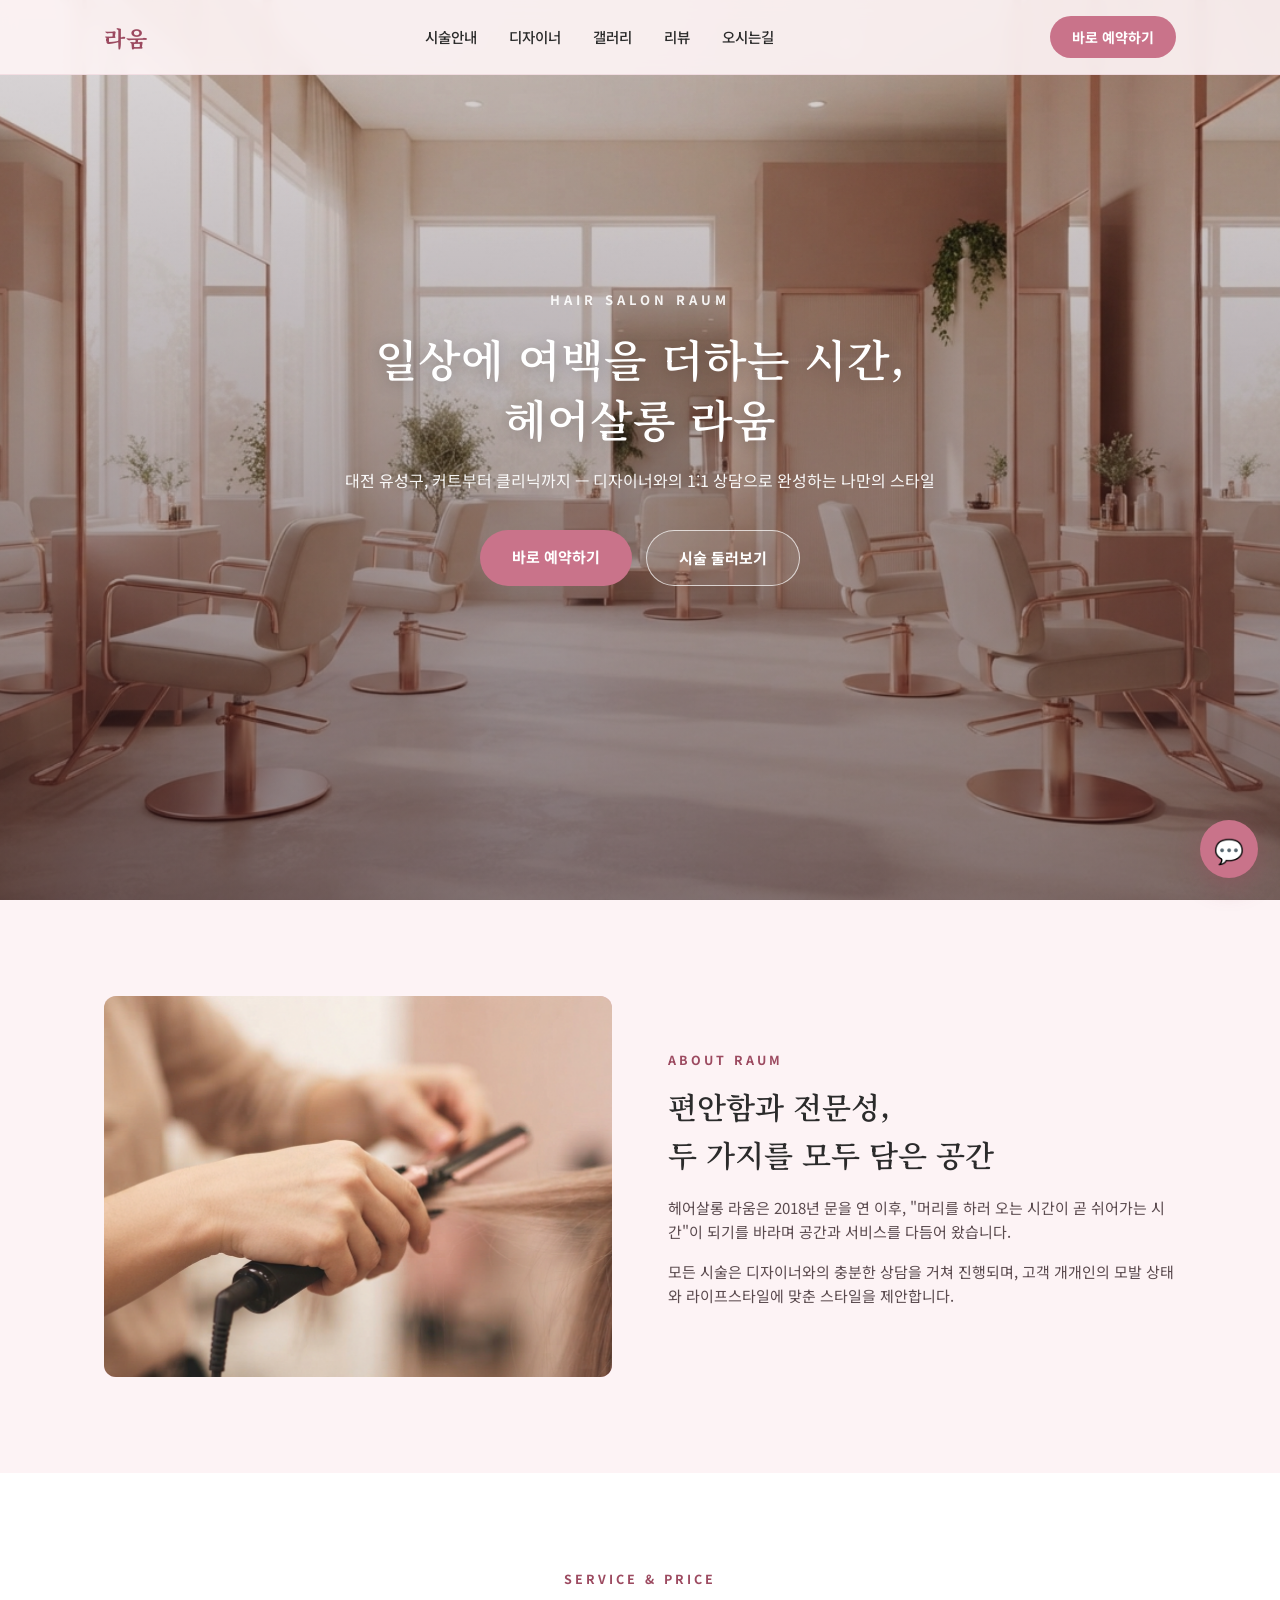
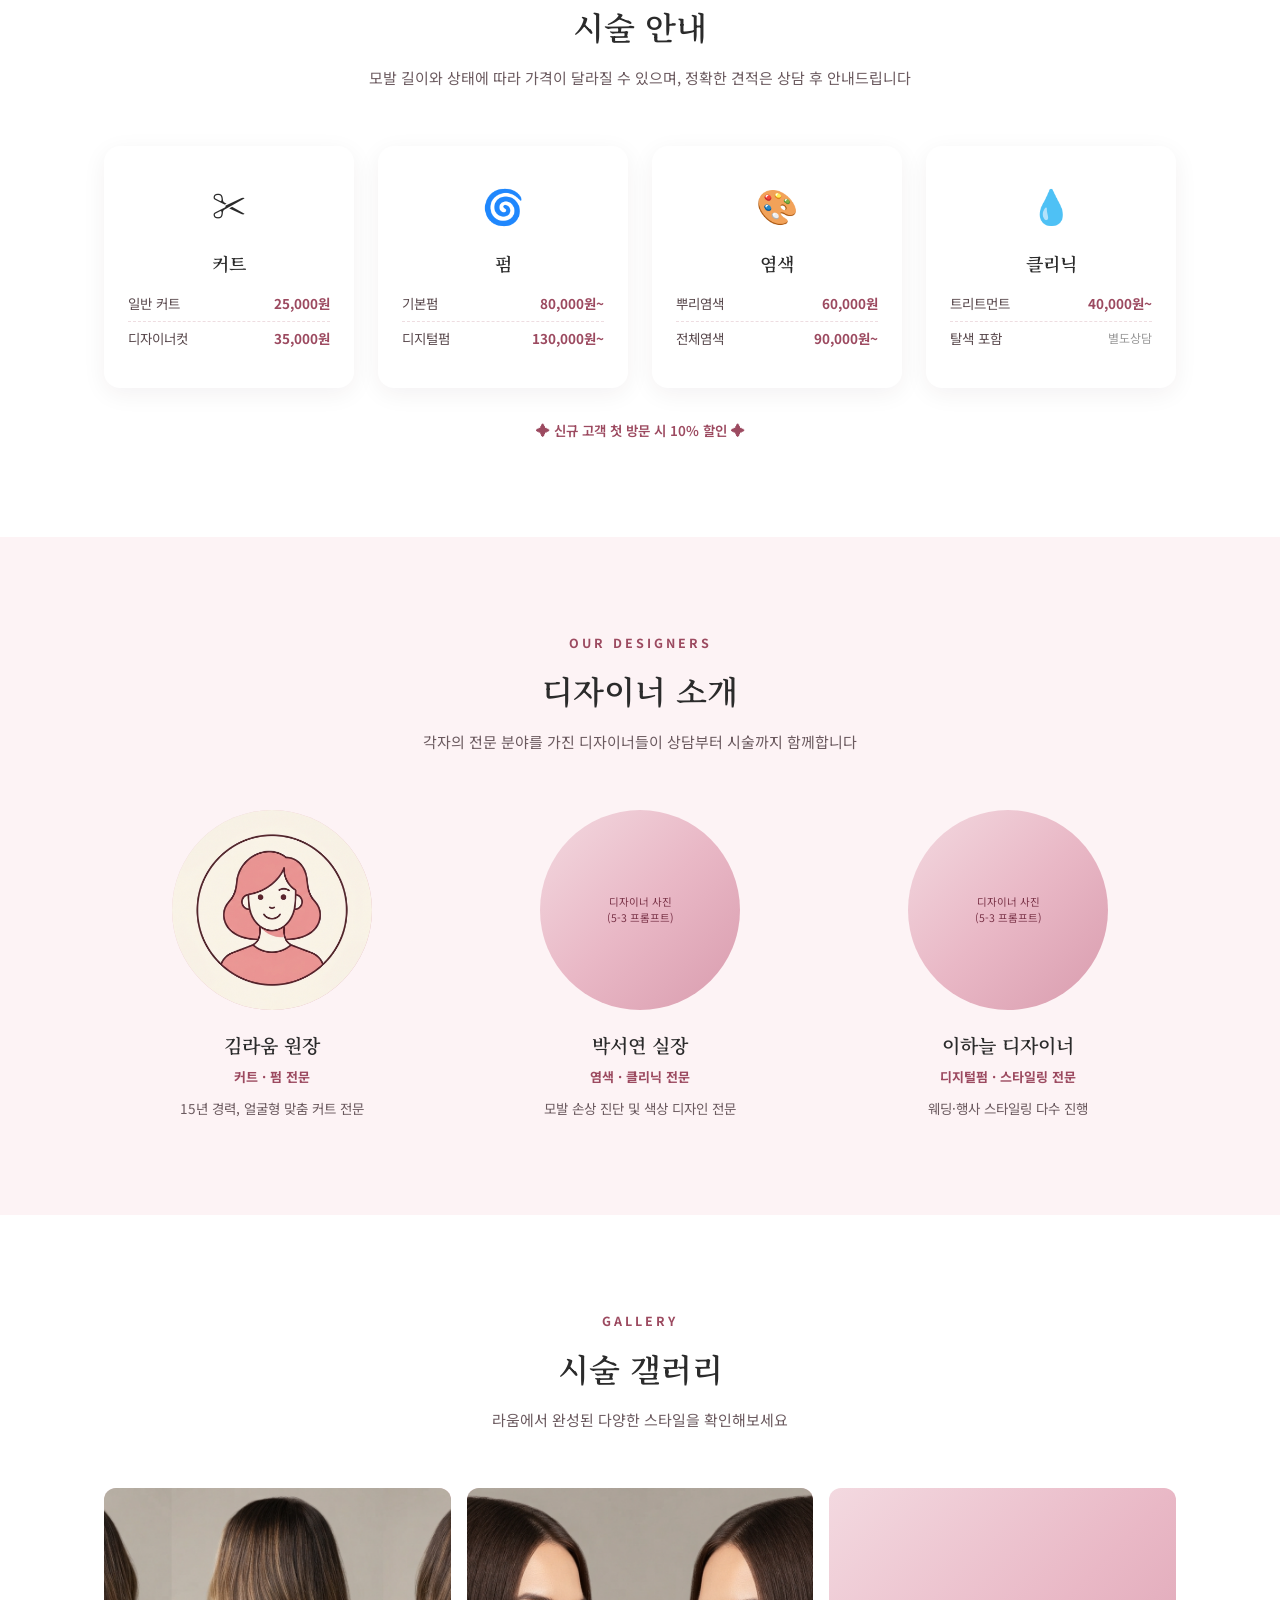
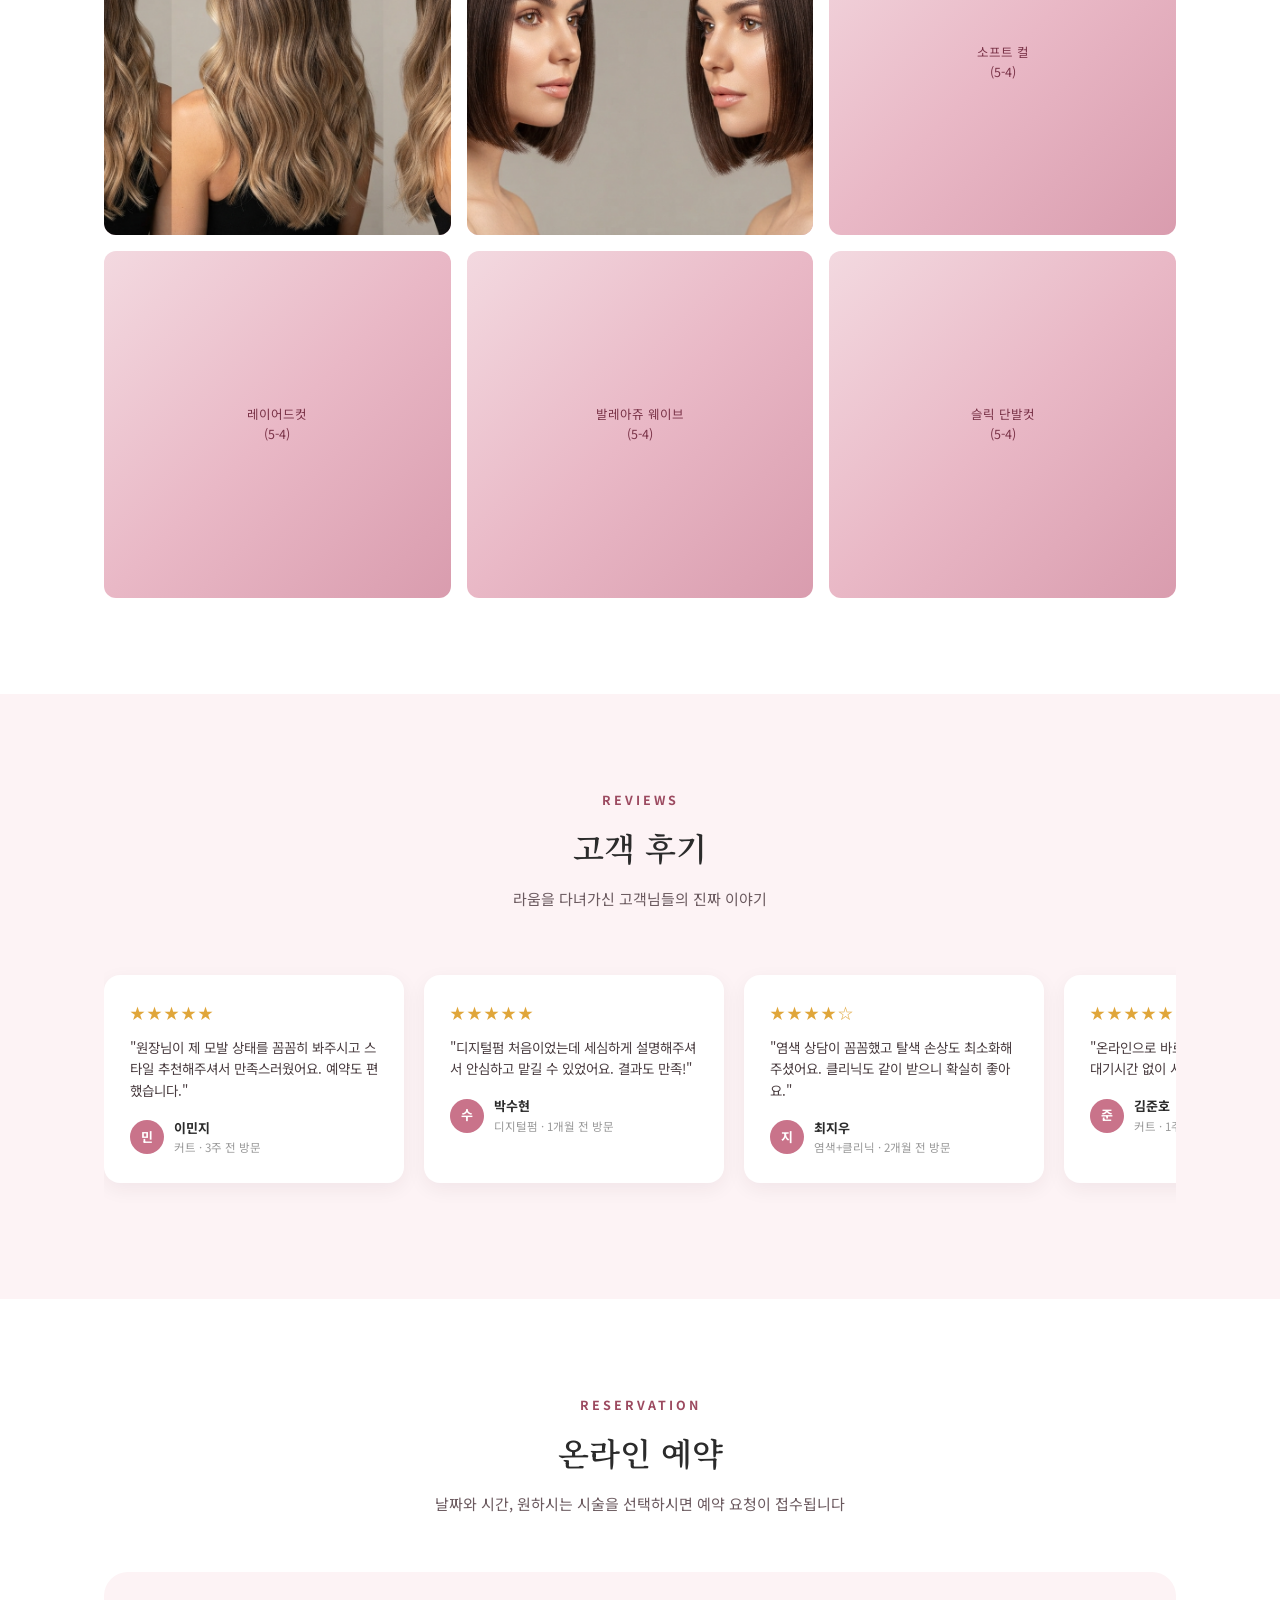
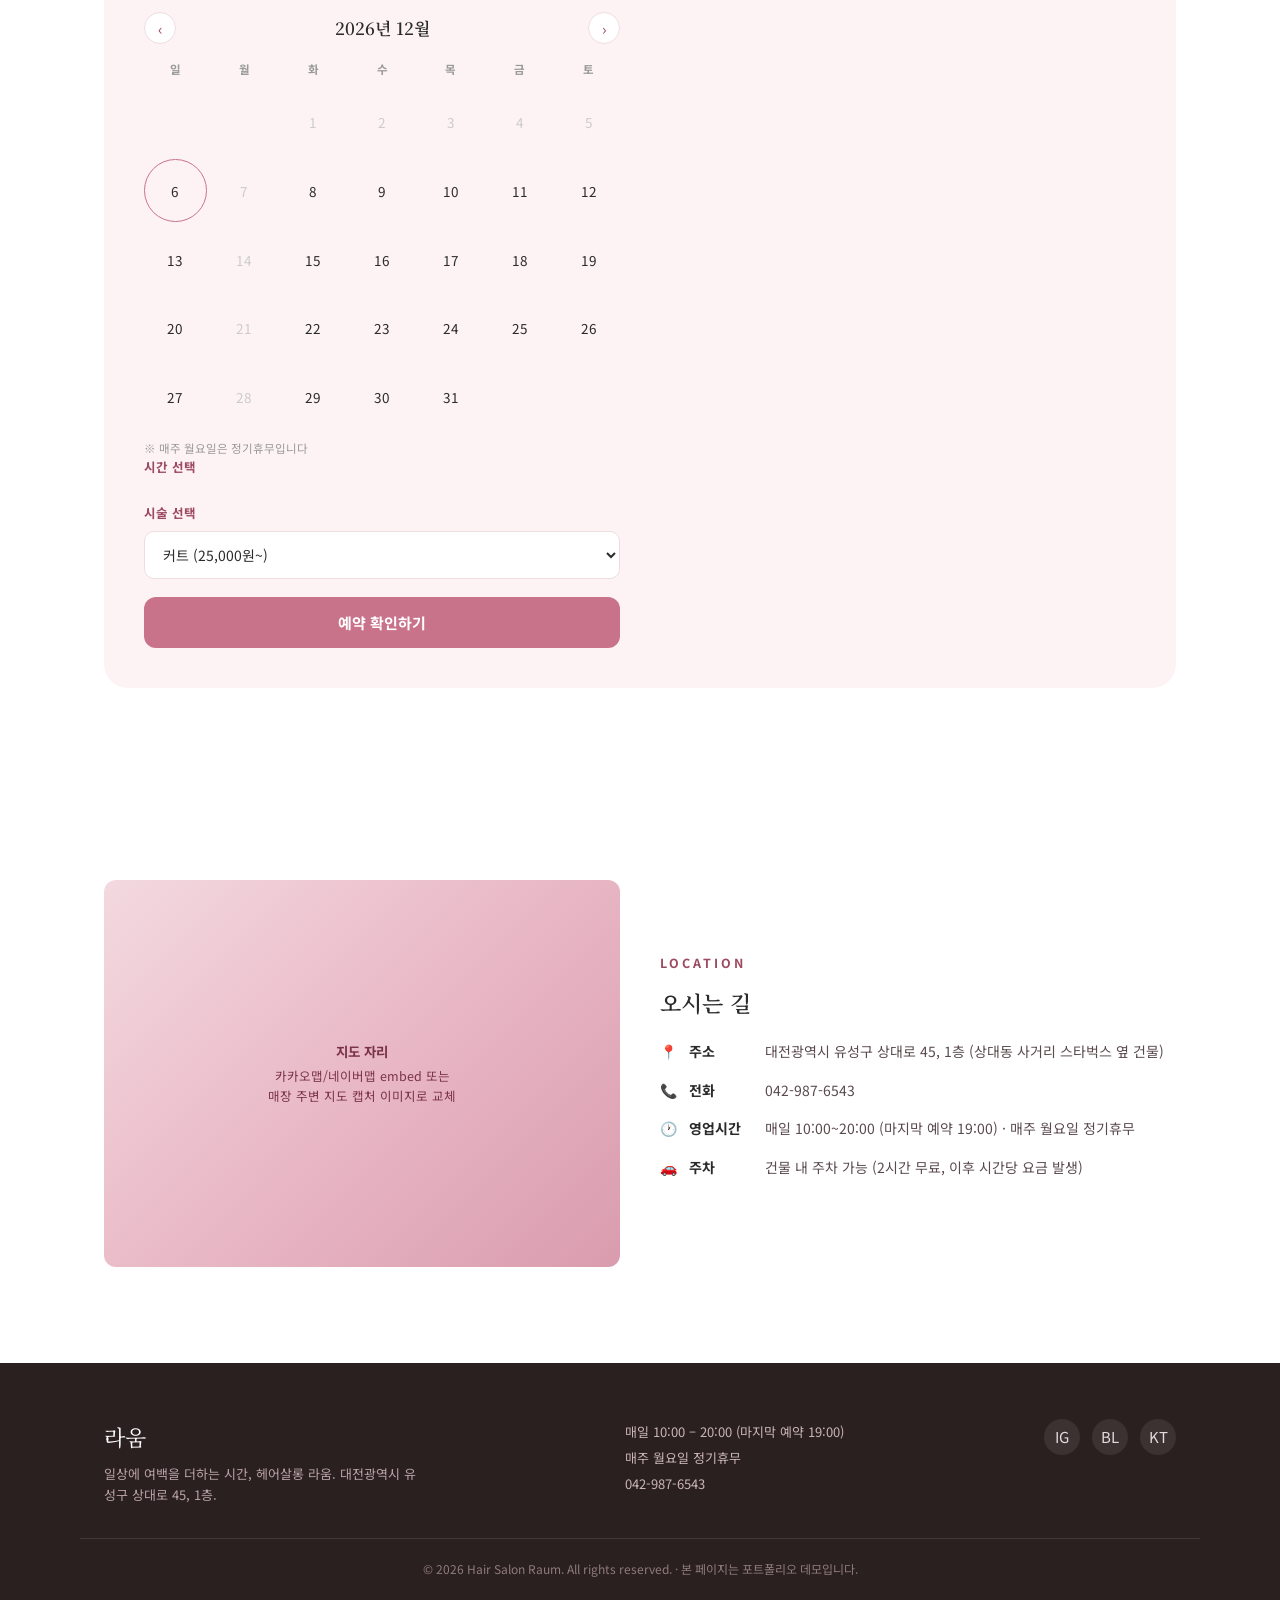
==== commit c1eeaad6: "Add generated images and fix placeholder label staying visible over loaded photos Hero, about, one d" ====
--- a/index.html
+++ b/index.html
@@ -447,7 +447,7 @@
 <!-- ============ HERO ============ -->
 <section class="hero" id="hero">
   <div class="hero-bg">
-    <img src="images/hero.jpg" alt="" onerror="this.remove()">
+    <img src="images/hero.png" alt="" onerror="this.remove()">
   </div>
   <div class="hero-overlay"></div>
   <div class="hero-content">
@@ -465,7 +465,7 @@
 <section id="about">
   <div class="container about-grid">
     <div class="ph fade-in">
-      <img src="images/about.jpg" alt="" onerror="this.remove()">
+      <img src="images/about.png" alt="" onerror="this.remove()" onload="this.nextElementSibling.remove()">
       <div class="ph-label"><b>About 이미지 자리</b>헤어스타일링 도구를 다루는 손 클로즈업<br>(기획안 5-2 프롬프트)</div>
     </div>
     <div class="about-text fade-in">
@@ -534,7 +534,7 @@
     <div class="designer-grid">
       <div class="designer-card fade-in">
         <div class="ph">
-          <img src="images/designer-1.jpg" alt="" onerror="this.remove()">
+          <img src="images/designer-1.png" alt="" onerror="this.remove()" onload="this.nextElementSibling.remove()">
           <div class="ph-label" style="font-size:10.5px">디자이너 사진<br>(5-3 프롬프트)</div>
         </div>
         <h3>김라움 원장</h3>
@@ -543,7 +543,7 @@
       </div>
       <div class="designer-card fade-in">
         <div class="ph">
-          <img src="images/designer-2.jpg" alt="" onerror="this.remove()">
+          <img src="images/designer-2.jpg" alt="" onerror="this.remove()" onload="this.nextElementSibling.remove()">
           <div class="ph-label" style="font-size:10.5px">디자이너 사진<br>(5-3 프롬프트)</div>
         </div>
         <h3>박서연 실장</h3>
@@ -552,7 +552,7 @@
       </div>
       <div class="designer-card fade-in">
         <div class="ph">
-          <img src="images/designer-3.jpg" alt="" onerror="this.remove()">
+          <img src="images/designer-3.jpg" alt="" onerror="this.remove()" onload="this.nextElementSibling.remove()">
           <div class="ph-label" style="font-size:10.5px">디자이너 사진<br>(5-3 프롬프트)</div>
         </div>
         <h3>이하늘 디자이너</h3>
@@ -572,12 +572,12 @@
       <p>라움에서 완성된 다양한 스타일을 확인해보세요</p>
     </div>
     <div class="gallery-grid">
-      <div class="ph fade-in"><img src="images/gallery-1.jpg" alt="" onerror="this.remove()"><div class="ph-label">발레아쥬 웨이브<br>(5-4)</div></div>
-      <div class="ph fade-in"><img src="images/gallery-2.jpg" alt="" onerror="this.remove()"><div class="ph-label">슬릭 단발컷<br>(5-4)</div></div>
-      <div class="ph fade-in"><img src="images/gallery-3.jpg" alt="" onerror="this.remove()"><div class="ph-label">소프트 컬<br>(5-4)</div></div>
-      <div class="ph fade-in"><img src="images/gallery-4.jpg" alt="" onerror="this.remove()"><div class="ph-label">레이어드컷<br>(5-4)</div></div>
-      <div class="ph fade-in"><img src="images/gallery-5.jpg" alt="" onerror="this.remove()"><div class="ph-label">발레아쥬 웨이브<br>(5-4)</div></div>
-      <div class="ph fade-in"><img src="images/gallery-6.jpg" alt="" onerror="this.remove()"><div class="ph-label">슬릭 단발컷<br>(5-4)</div></div>
+      <div class="ph fade-in"><img src="images/gallery-1.png" alt="" onerror="this.remove()" onload="this.nextElementSibling.remove()"><div class="ph-label">발레아쥬 웨이브<br>(5-4)</div></div>
+      <div class="ph fade-in"><img src="images/gallery-2.png" alt="" onerror="this.remove()" onload="this.nextElementSibling.remove()"><div class="ph-label">슬릭 단발컷<br>(5-4)</div></div>
+      <div class="ph fade-in"><img src="images/gallery-3.jpg" alt="" onerror="this.remove()" onload="this.nextElementSibling.remove()"><div class="ph-label">소프트 컬<br>(5-4)</div></div>
+      <div class="ph fade-in"><img src="images/gallery-4.jpg" alt="" onerror="this.remove()" onload="this.nextElementSibling.remove()"><div class="ph-label">레이어드컷<br>(5-4)</div></div>
+      <div class="ph fade-in"><img src="images/gallery-5.jpg" alt="" onerror="this.remove()" onload="this.nextElementSibling.remove()"><div class="ph-label">발레아쥬 웨이브<br>(5-4)</div></div>
+      <div class="ph fade-in"><img src="images/gallery-6.jpg" alt="" onerror="this.remove()" onload="this.nextElementSibling.remove()"><div class="ph-label">슬릭 단발컷<br>(5-4)</div></div>
     </div>
   </div>
 </section>
@@ -668,7 +668,7 @@
 <section id="location" style="background:var(--white)">
   <div class="container location-grid">
     <div class="ph fade-in">
-      <img src="images/map.jpg" alt="" onerror="this.remove()">
+      <img src="images/map.jpg" alt="" onerror="this.remove()" onload="this.nextElementSibling.remove()">
       <div class="ph-label"><b>지도 자리</b>카카오맵/네이버맵 embed 또는<br>매장 주변 지도 캡처 이미지로 교체</div>
     </div>
     <div class="location-info fade-in">
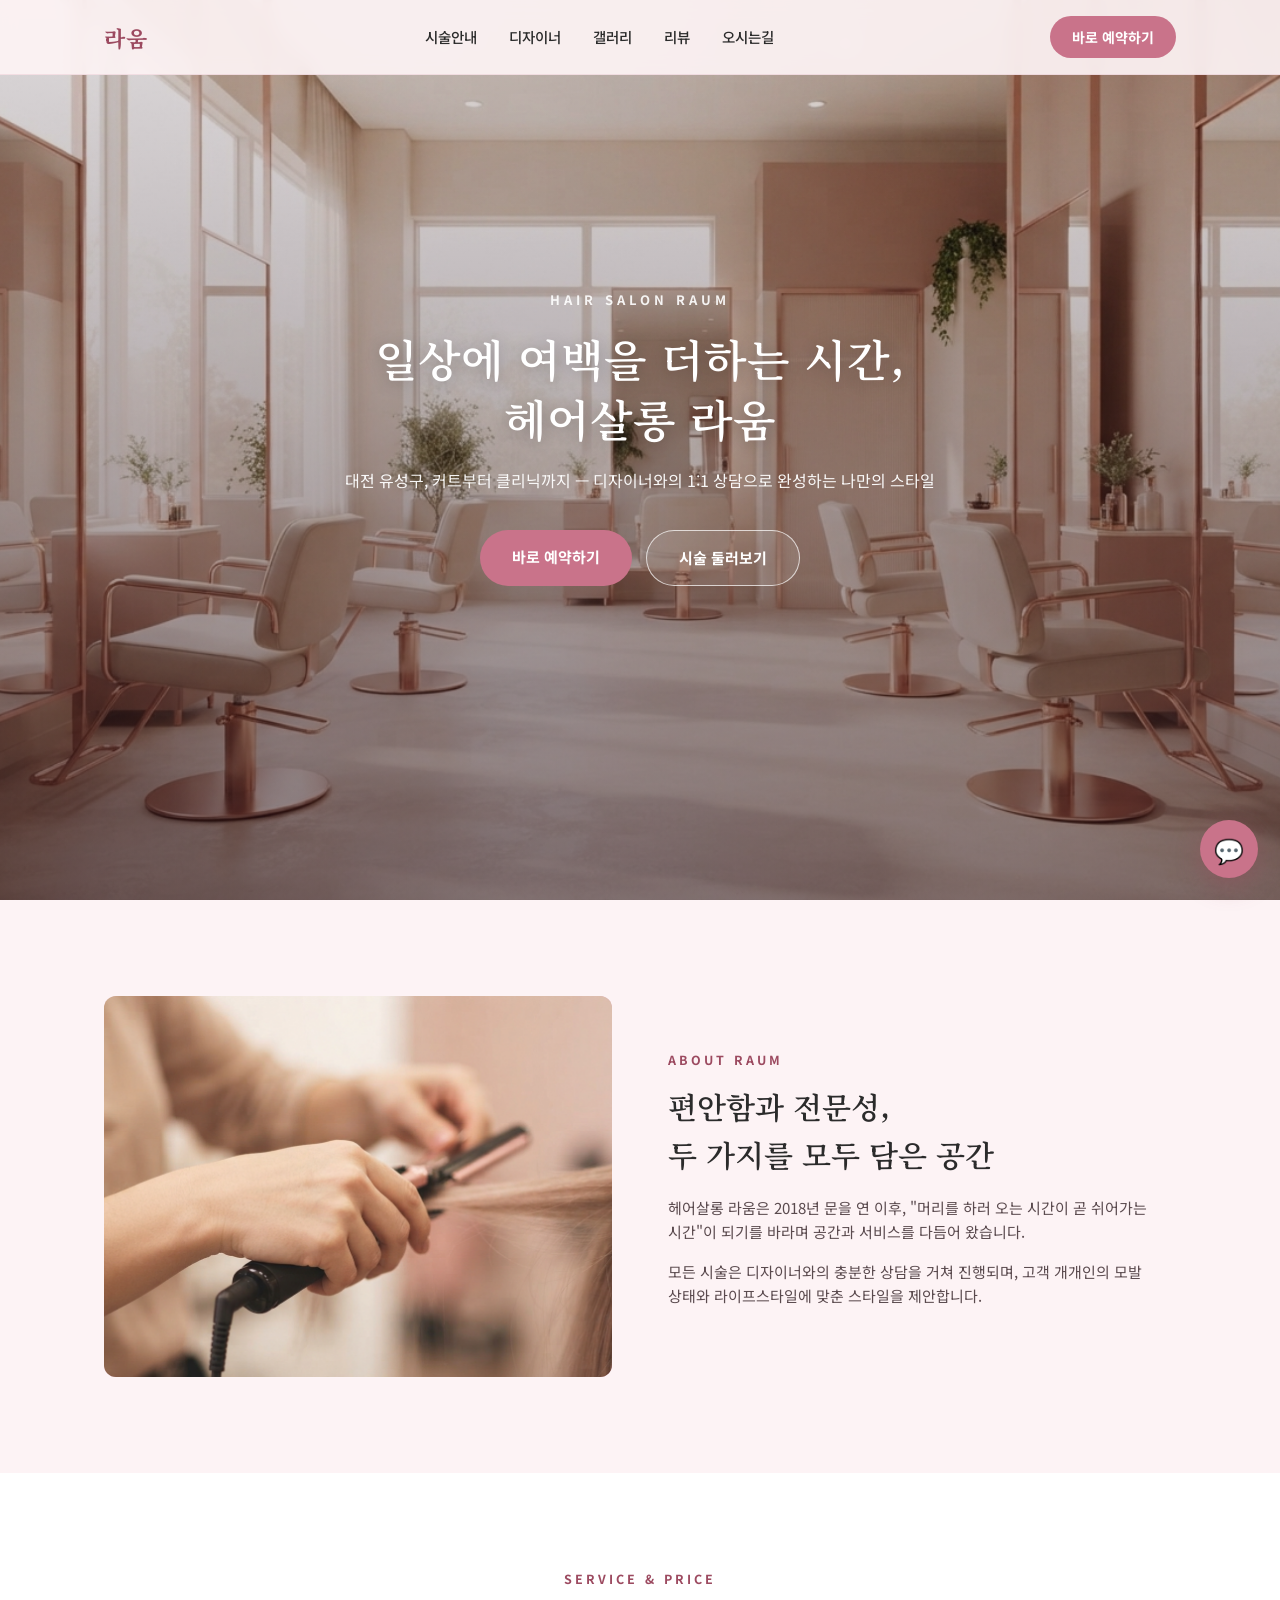
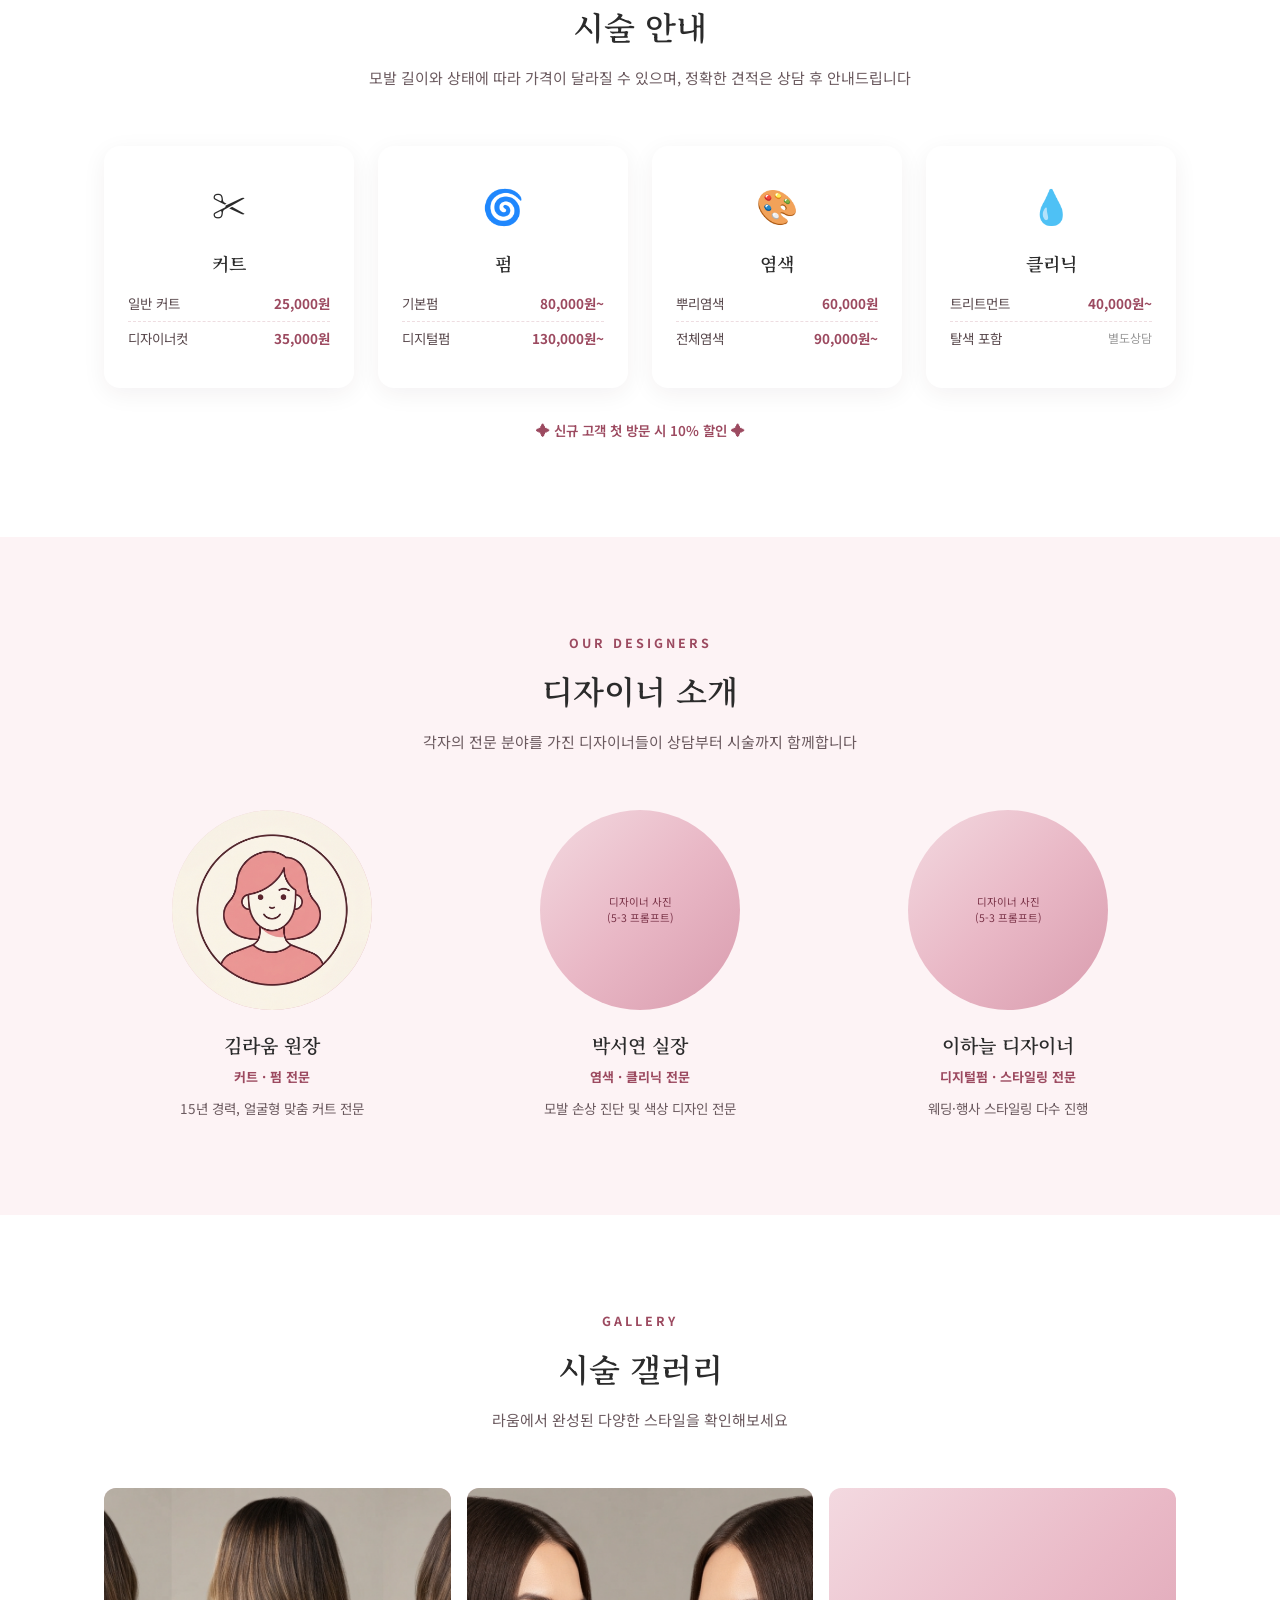
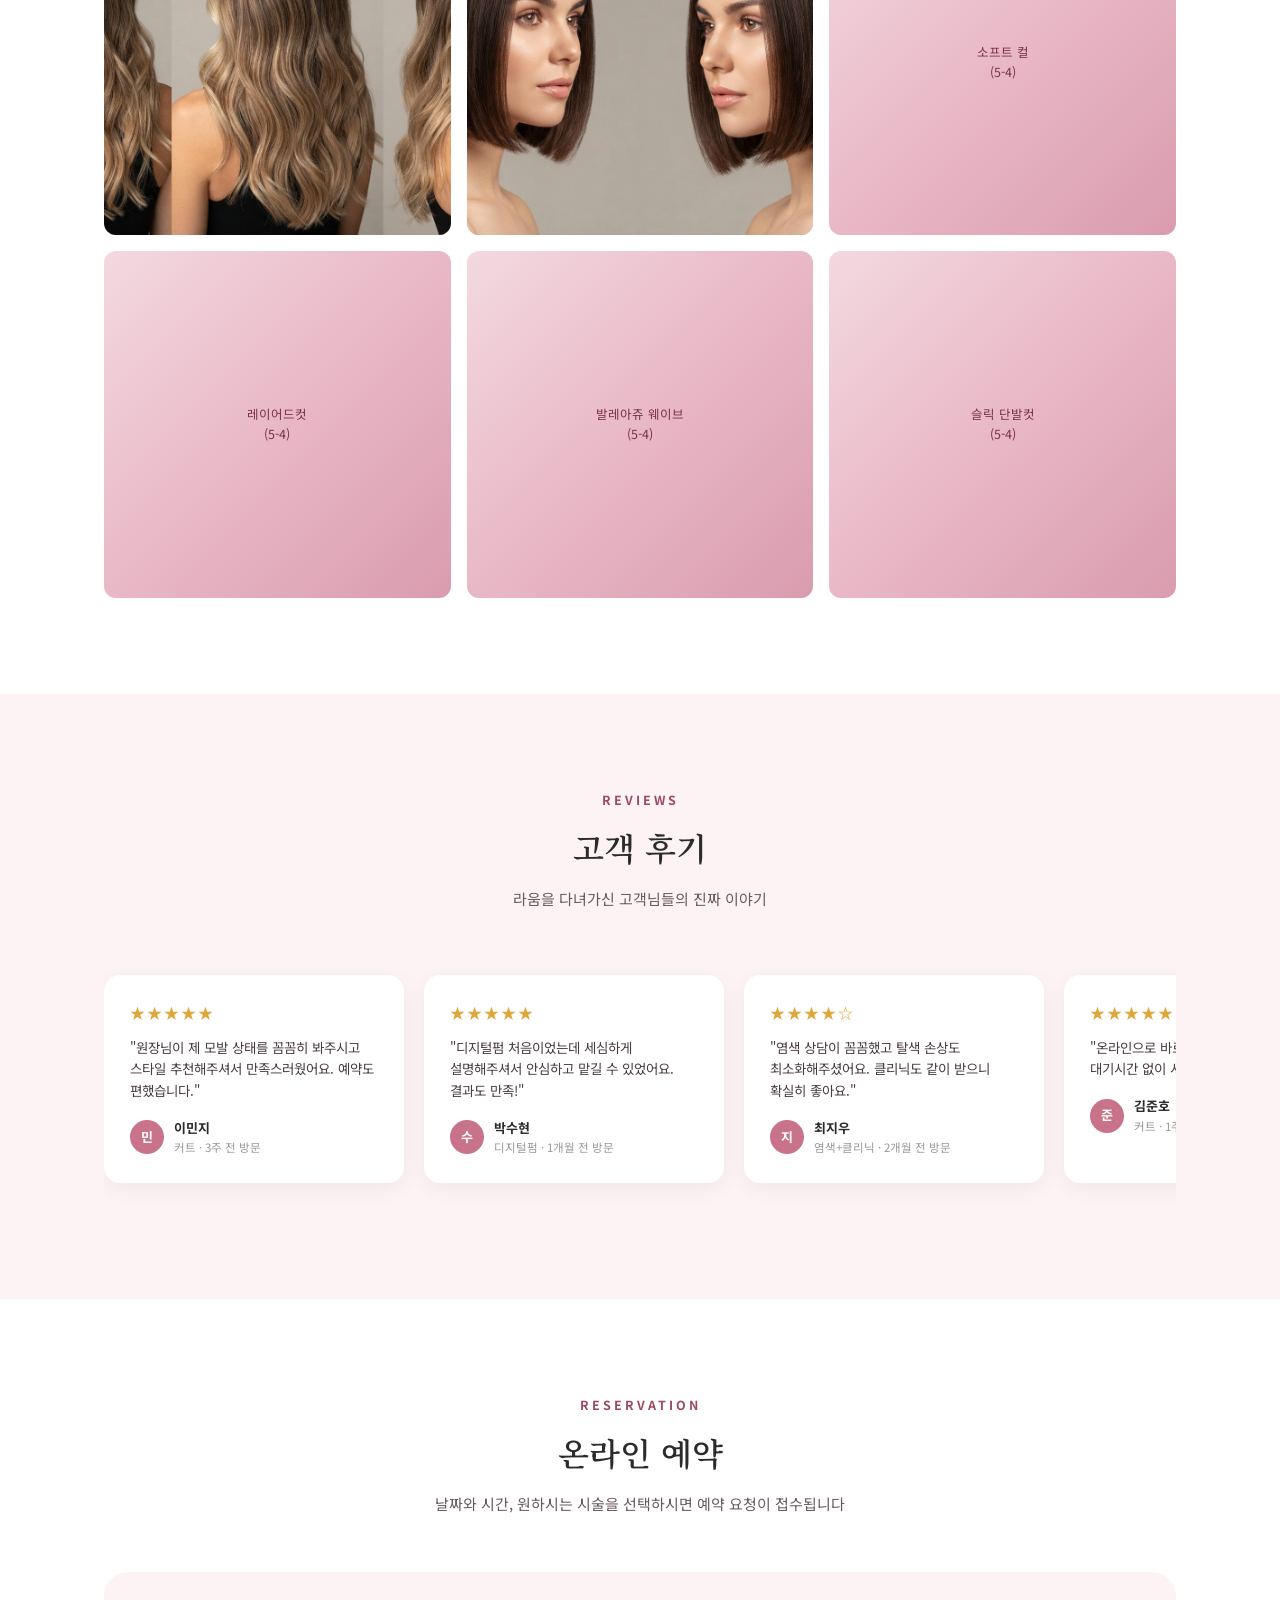
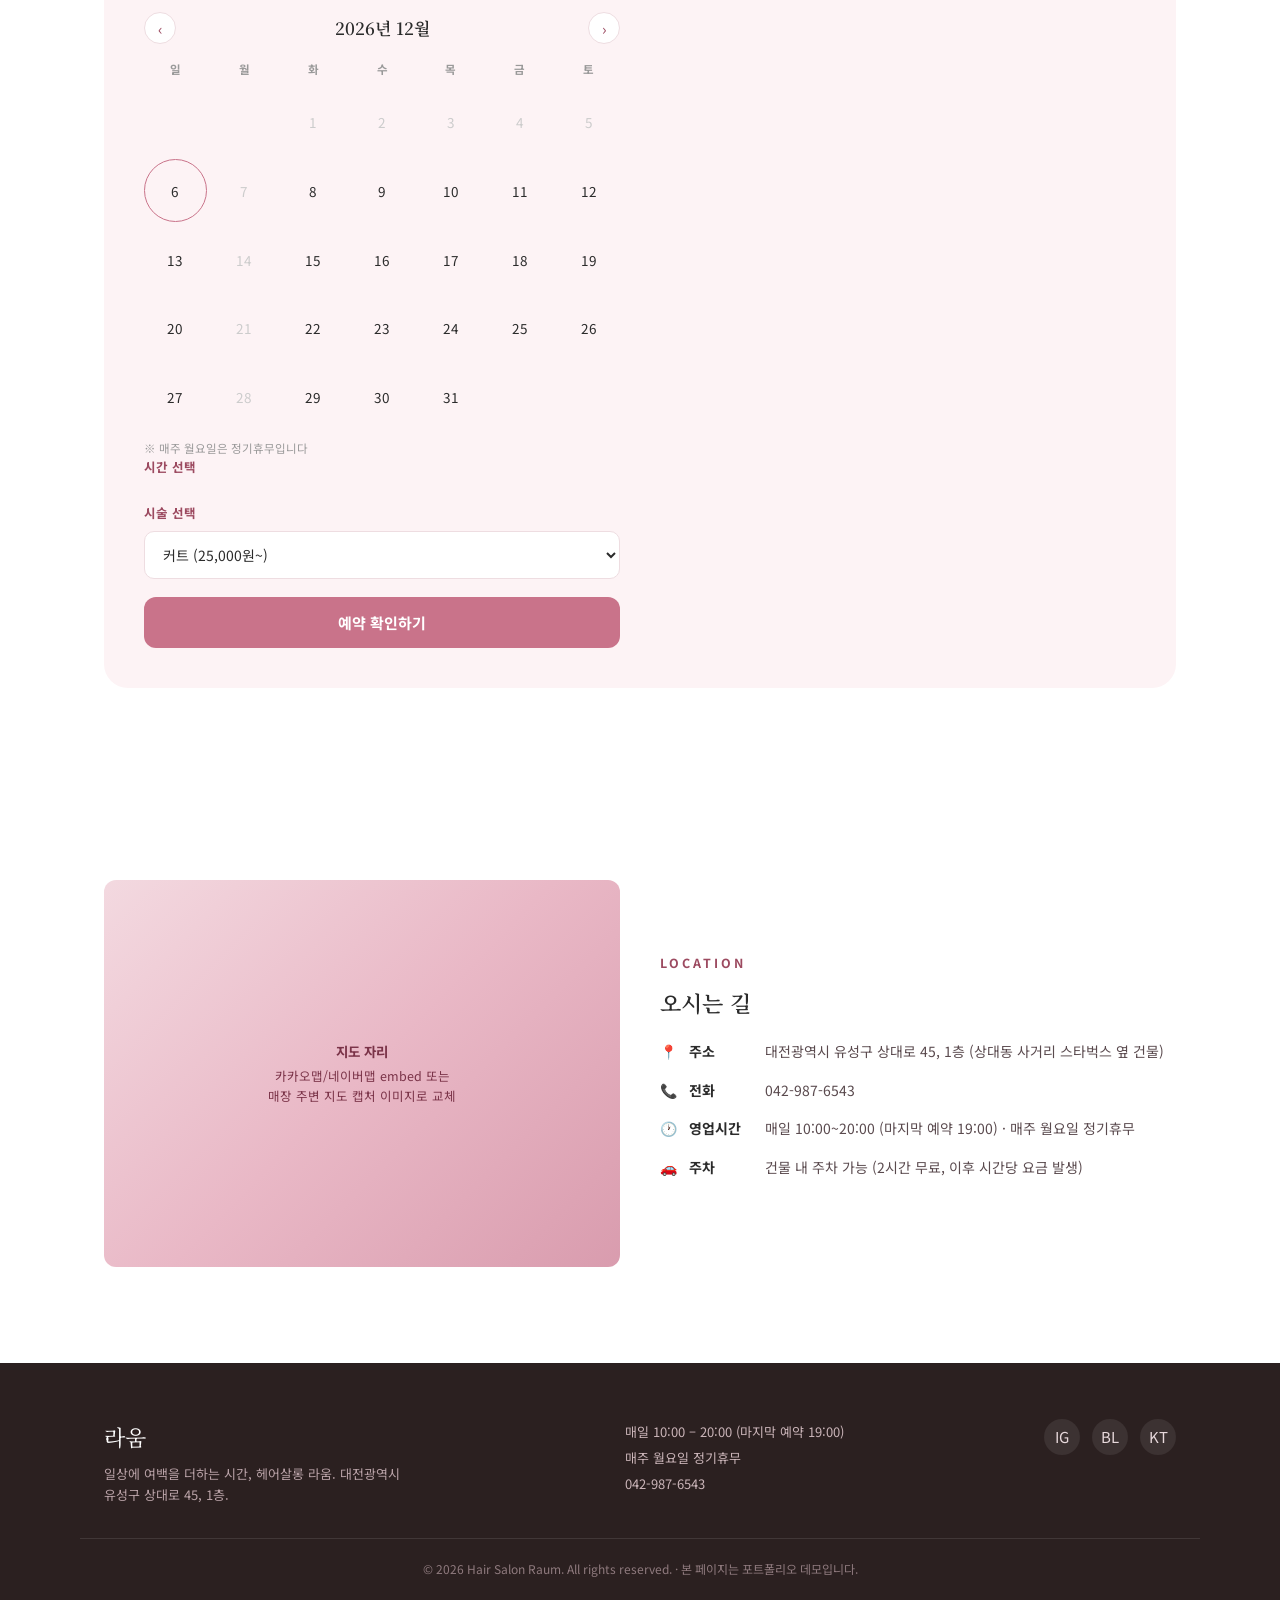
==== commit c9ce8d2f: "Improve mobile readability on hair salon homepage - add word-break:keep-all so short Korean words (e" ====
--- a/index.html
+++ b/index.html
@@ -25,6 +25,7 @@
     background: var(--cream);
     line-height: 1.6;
     overflow-x: hidden;
+    word-break: keep-all;
   }
   img { max-width: 100%; display: block; }
   a { color: inherit; text-decoration: none; }
@@ -32,7 +33,21 @@
   .container { max-width: 1120px; margin: 0 auto; padding: 0 24px; }
   h1, h2, h3, h4 { font-family: var(--serif); font-weight: 600; }
   section { padding: 96px 0; }
-  @media (max-width: 640px) { section { padding: 64px 0; } }
+  @media (max-width: 640px) {
+    section { padding: 64px 0; }
+    .eyebrow { font-size: 13.5px; }
+    .service-card .price-list { font-size: 15px; }
+    .designer-card .role { font-size: 14px; }
+    .designer-card p { font-size: 14.5px; }
+    .review-card p { font-size: 14.5px; }
+    .review-author .visit { font-size: 12.5px; }
+    .info-row { font-size: 15px; }
+    .footer-top p, .footer-hours { font-size: 14px; }
+    .footer-bottom { font-size: 13px; }
+    .cmsg-bubble { font-size: 13.5px; }
+    .chat-quick button { font-size: 12px; }
+    .chat-input-bar input { font-size: 13.5px; }
+  }
 
   /* ---------- Placeholder image blocks ---------- */
   .ph {
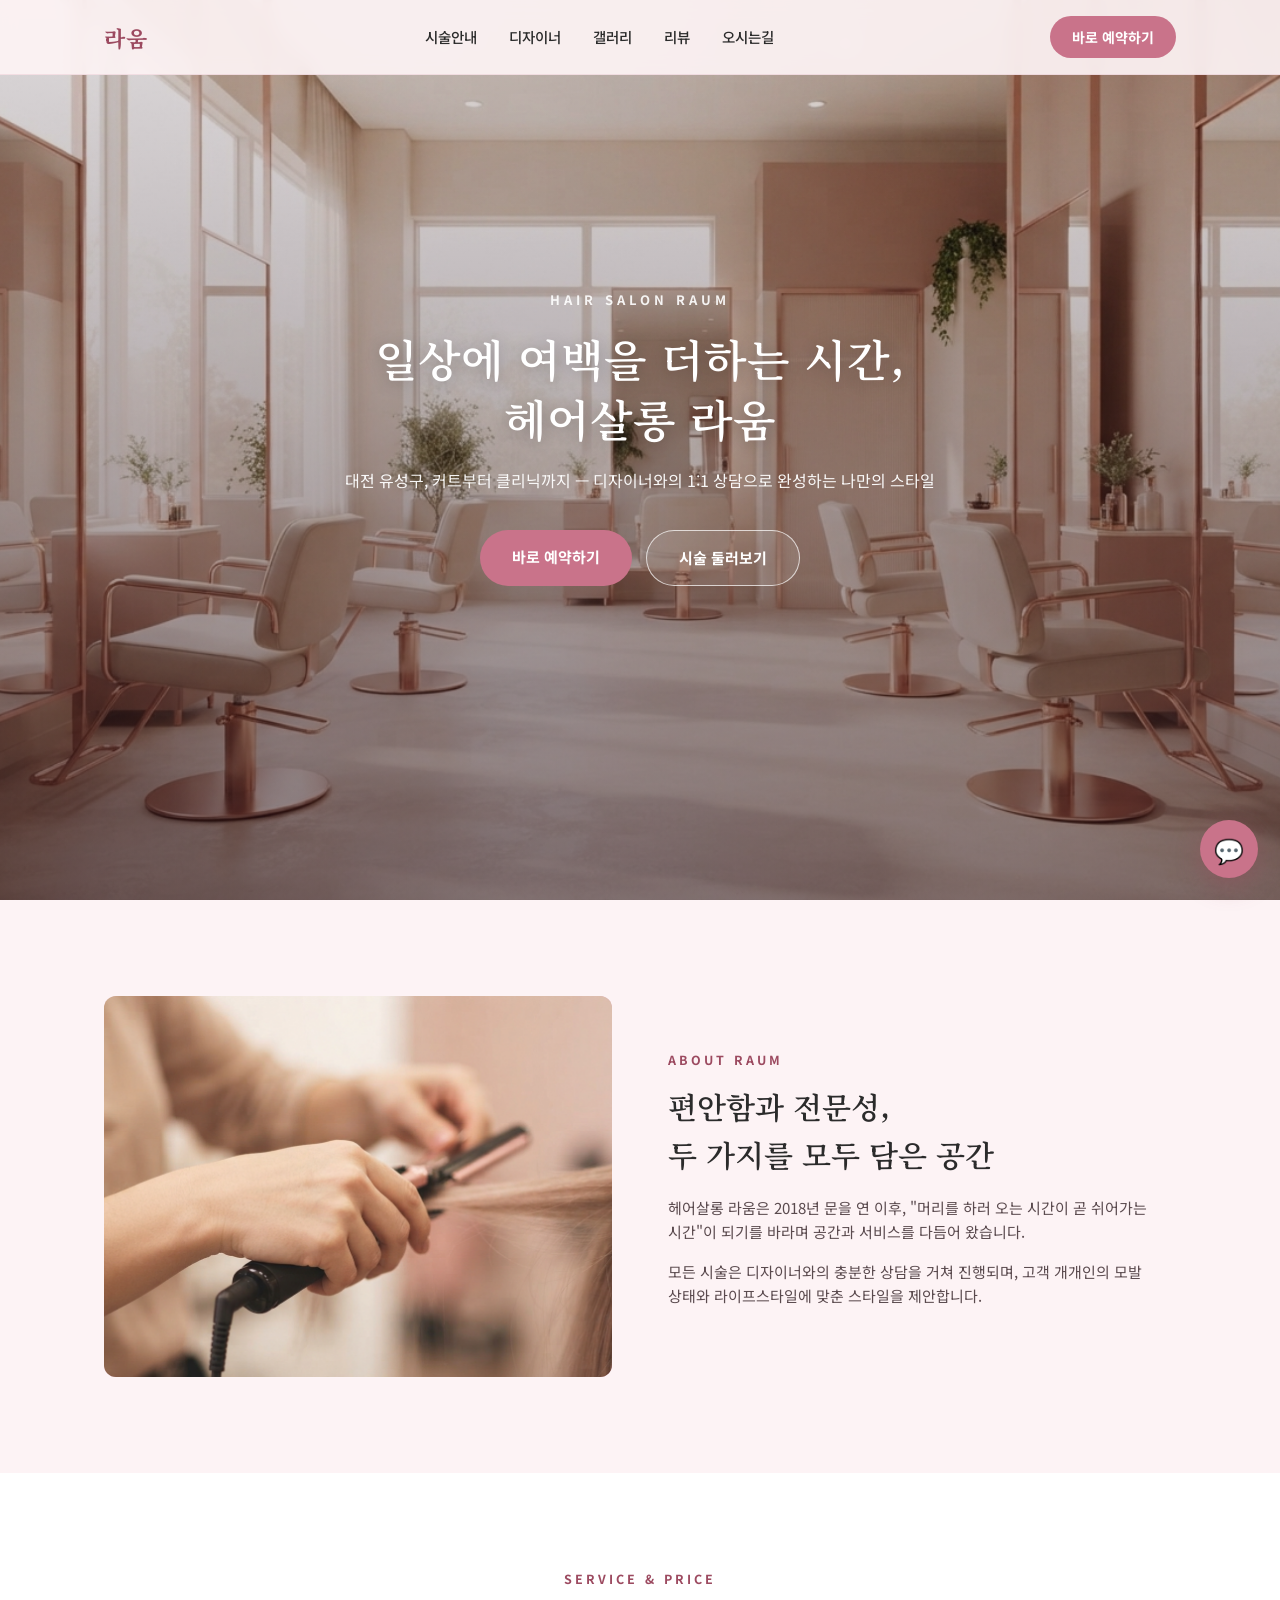
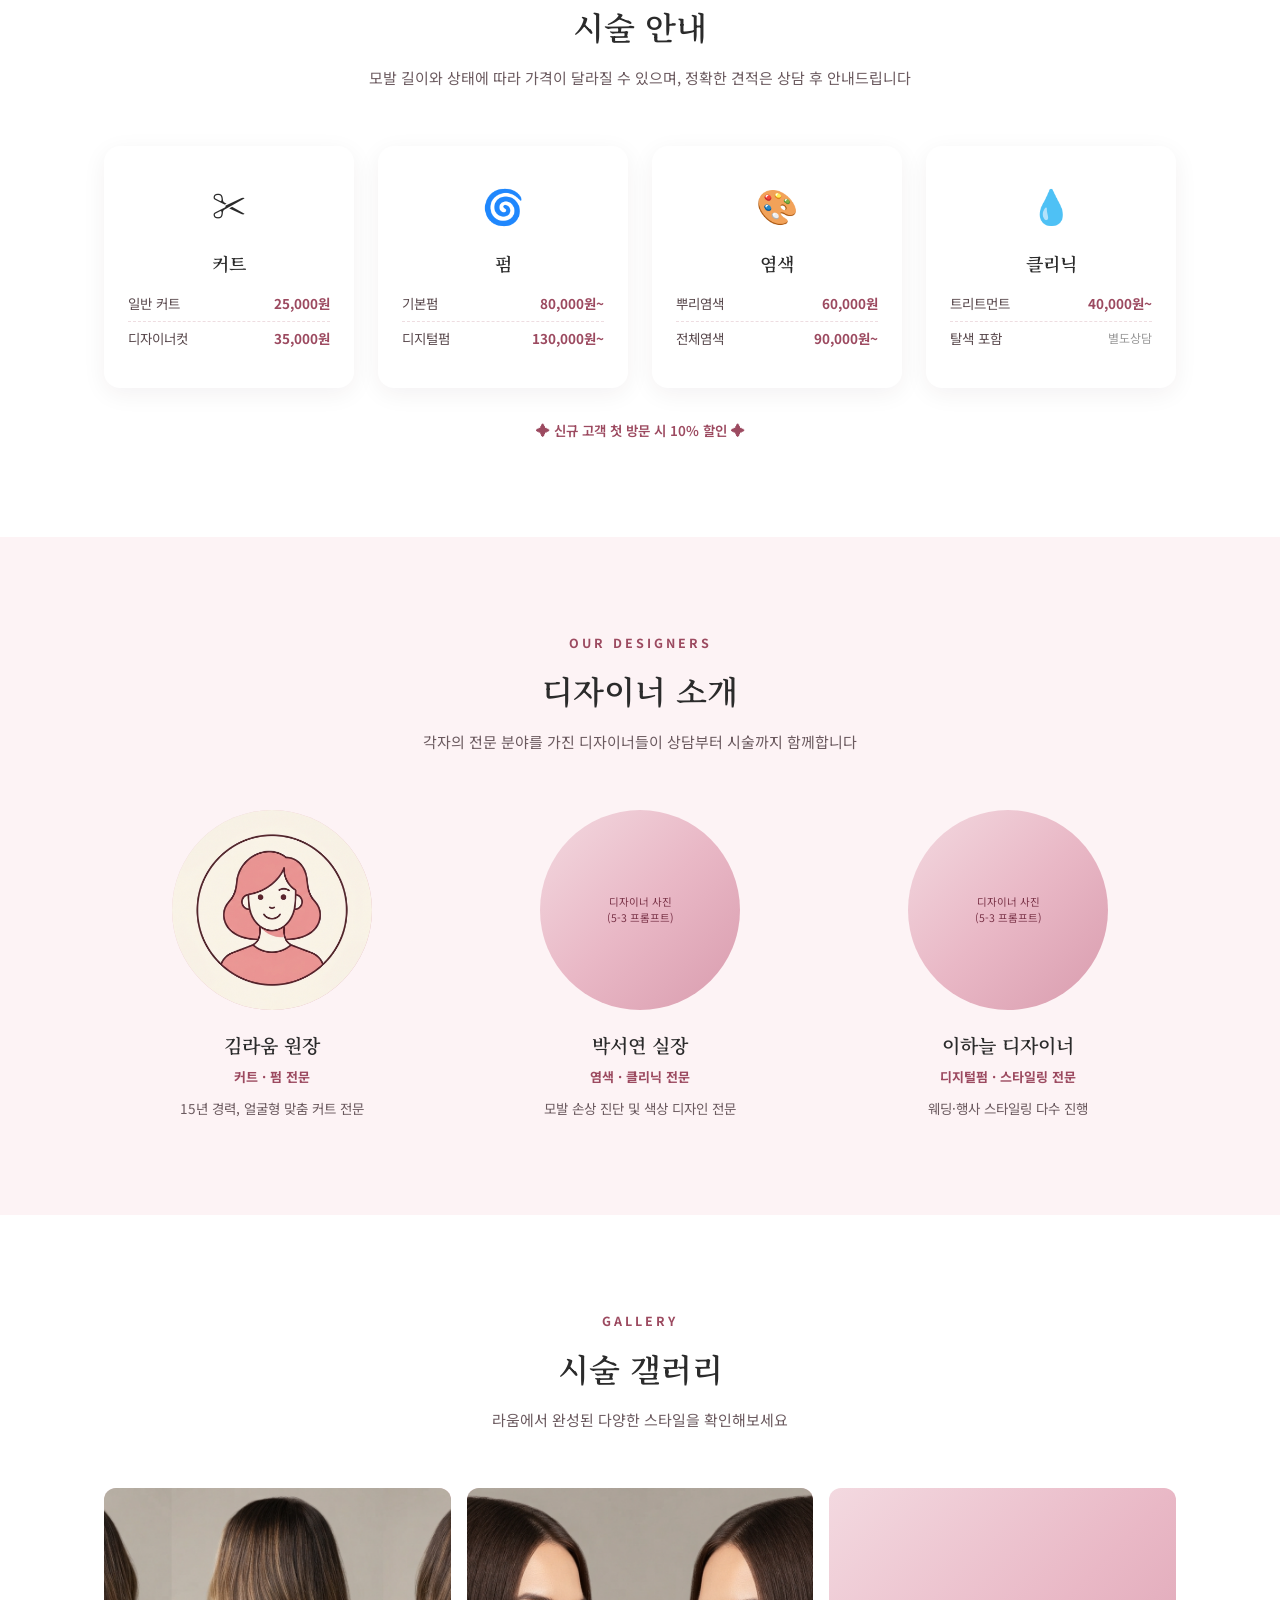
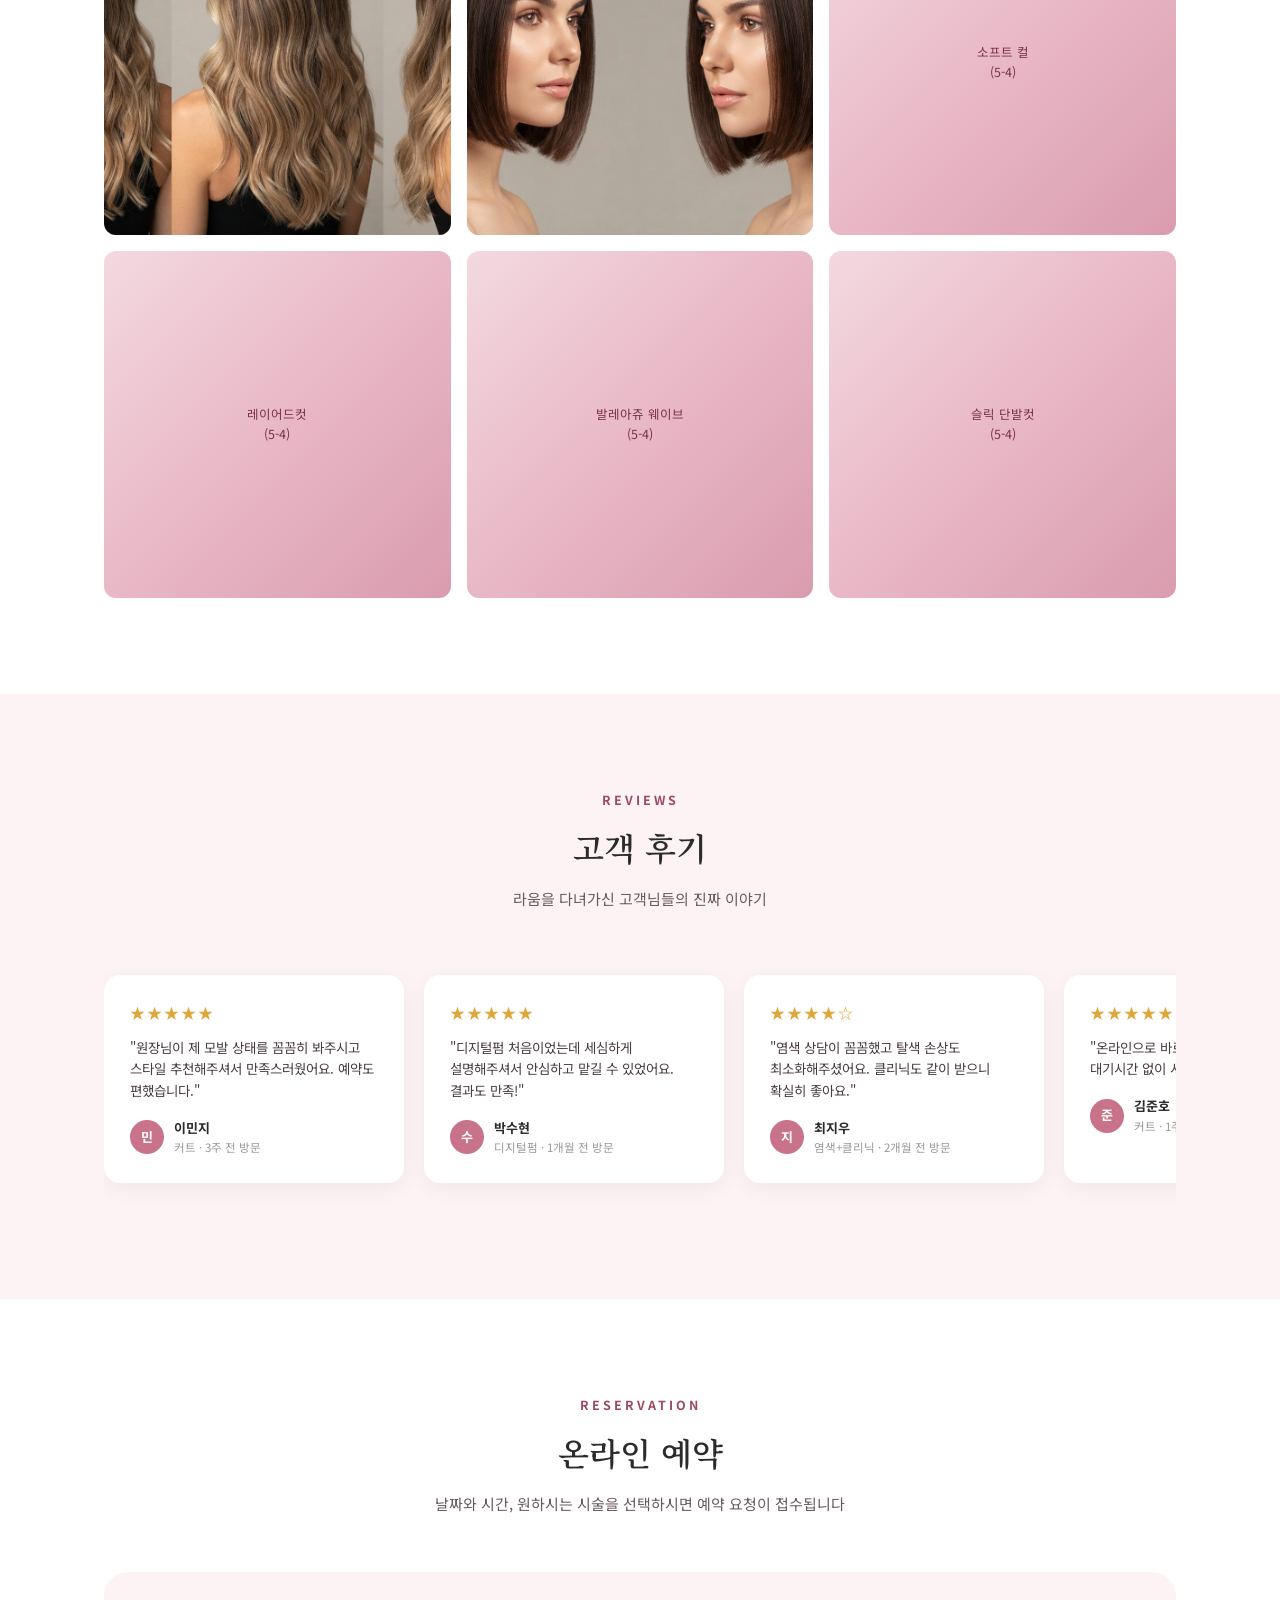
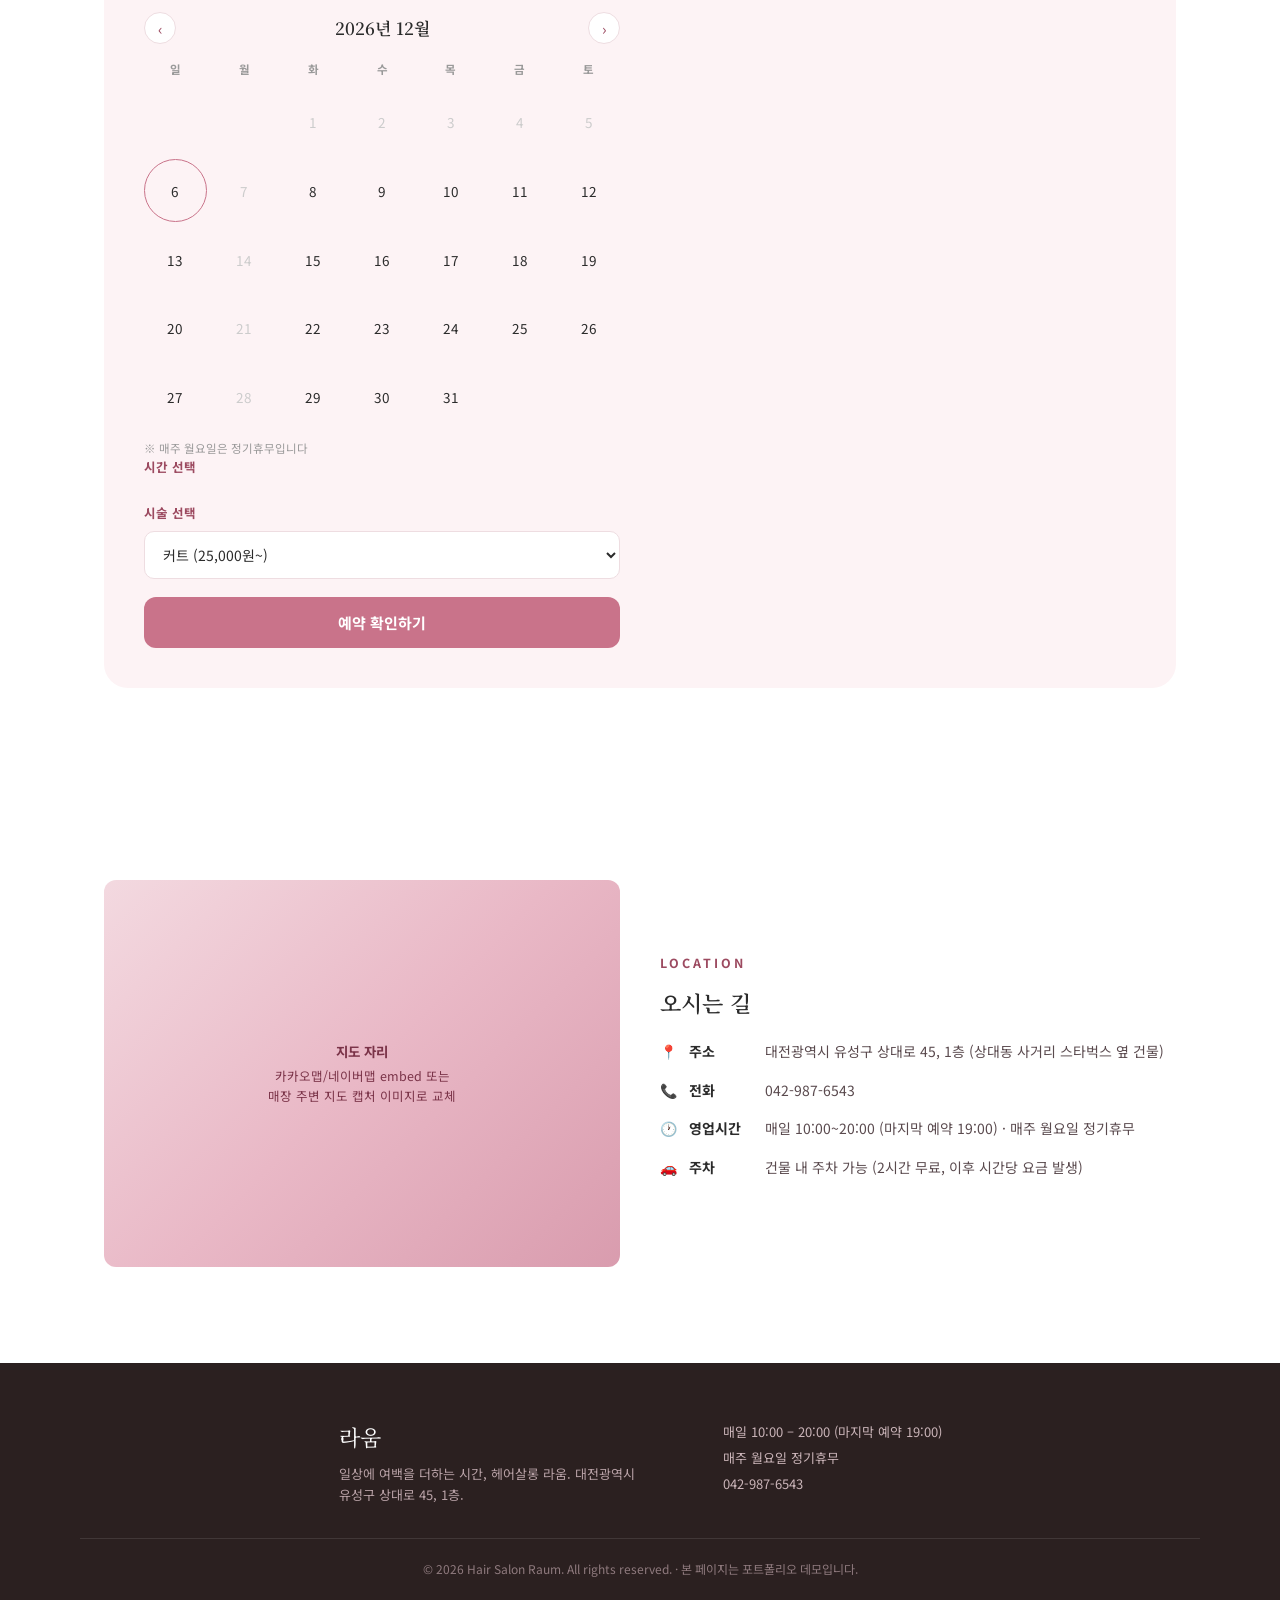
==== commit 64152d0b: "Remove decorative SNS icon links from footer The IG/BL/BL icons pointed nowhere (href="#") and could" ====
--- a/index.html
+++ b/index.html
@@ -347,17 +347,10 @@
 
   /* ---------- Footer ---------- */
   footer { background: #2b2020; color: #e8d9dc; padding: 56px 0 28px; }
-  .footer-top { display: flex; justify-content: space-between; flex-wrap: wrap; gap: 32px; margin-bottom: 32px; }
+  .footer-top { display: flex; justify-content: center; flex-wrap: wrap; gap: 64px; margin-bottom: 32px; }
   .footer-logo { font-family: var(--serif); font-size: 22px; color: white; margin-bottom: 10px; }
   .footer-top p { font-size: 13px; color: #b9a2a7; max-width: 320px; }
   .footer-hours { font-size: 13px; line-height: 2; color: #cbb5b9; }
-  .footer-social { display: flex; gap: 12px; }
-  .footer-social a {
-    width: 36px; height: 36px; border-radius: 50%;
-    background: rgba(255,255,255,0.08);
-    display: flex; align-items: center; justify-content: center;
-    font-size: 15px;
-  }
   .footer-bottom { border-top: 1px solid rgba(255,255,255,0.1); padding-top: 20px; font-size: 12px; color: #8f7a7e; text-align: center; }
 
   /* ---------- Floating Chatbot ---------- */
@@ -709,11 +702,6 @@
       매주 월요일 정기휴무<br>
       042-987-6543
     </div>
-    <div class="footer-social">
-      <a href="#" aria-label="인스타그램">IG</a>
-      <a href="#" aria-label="블로그">BL</a>
-      <a href="#" aria-label="카카오채널">KT</a>
-    </div>
   </div>
   <div class="container footer-bottom">
     © 2026 Hair Salon Raum. All rights reserved. · 본 페이지는 포트폴리오 데모입니다.
